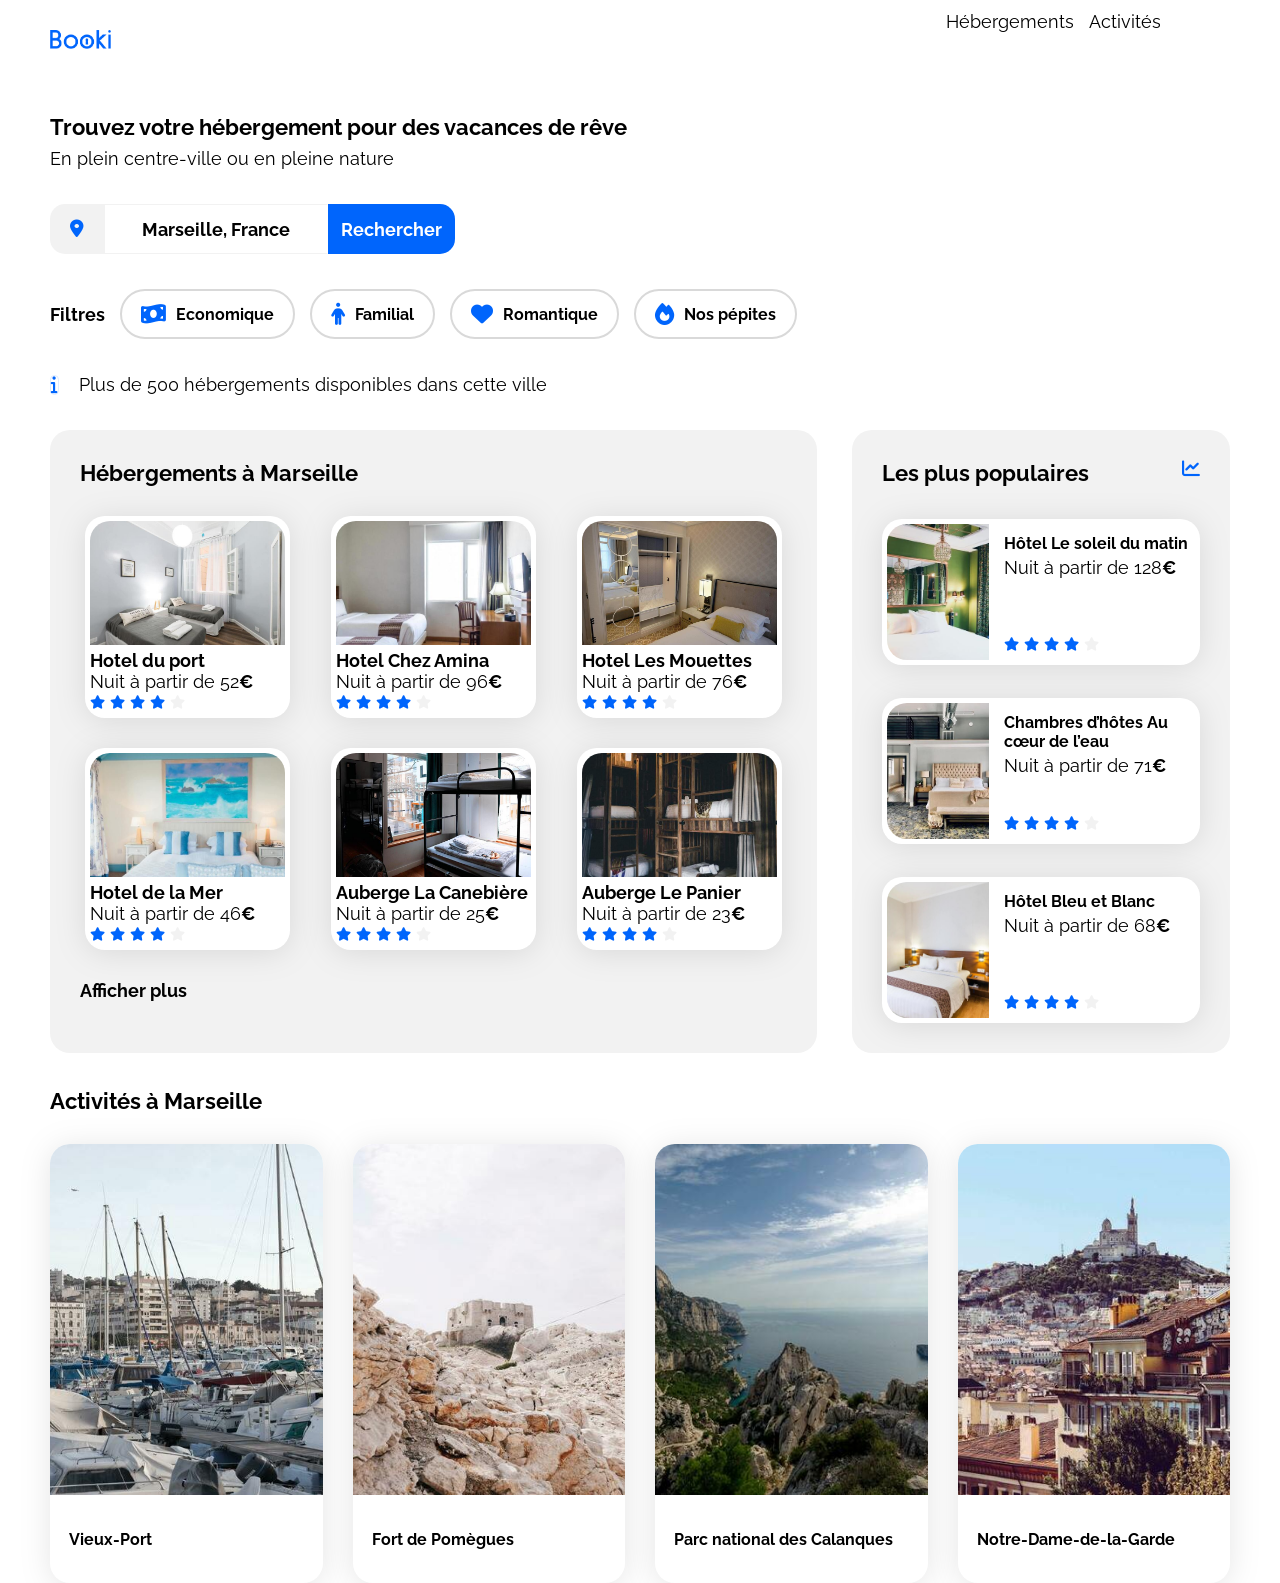
==== index.html @ b86eb9be "fix: partially formated the header, nav and li tags for the mobile responsive version" ====
<!DOCTYPE html>
<html lang="fr">
<head>
    <meta charset="UTF-8">
    <meta name="viewport" content="width=device-width, initial-scale=1.0">
    <title>Booki</title>
    <link rel="preconnect" href="https://fonts.googleapis.com">
    <link rel="preconnect" href="https://fonts.gstatic.com" crossorigin>
    <link href="https://fonts.googleapis.com/css2?family=Raleway:wght@400;500;700&display=swap" rel="stylesheet">
    <link rel="stylesheet" href="https://cdnjs.cloudflare.com/ajax/libs/font-awesome/6.2.1/css/all.min.css"
        integrity="sha512-MV7K8+y+gLIBoVD59lQIYicR65iaqukzvf/nwasF0nqhPay5w/9lJmVM2hMDcnK1OnMGCdVK+iQrJ7lzPJQd1w=="
        crossorigin="anonymous" referrerpolicy="no-referrer" />
    <link rel="stylesheet" href="./css/style.css">
</head>
<body>
    <div class="main-container">
        <header>
            <div class="logo-container">
                <img src="images/logo/Booki.png" alt="logo-site-booki">
            </div>
            <nav>
                    <ul>
                        <li><a href="#hebergements-marseille">Hébergements</a></li>
                        <li><a href="#activites-marseille">Activités</a></li>
                    </ul>
            </nav>
        </header>
        <main>
            <div class="hero">
                <section class="hero-search">
                    <div class="hero-txt">
                        <h1>Trouvez votre hébergement pour des vacances de rêve</h1>
                        <p>En plein centre-ville ou en pleine nature</p>
                    </div>
                    <form method="get" action="">
                        <label for="localisation" name="localisation">
                            <i class="fa-solid fa-location-dot"></i>
                        </label>
                        <input type="text" name="localisation" id="localisation" placeholder="Marseille, France"></input>
                        <button class="search">
                                <i class="fa-solid fa-magnifying-glass"></i>
                                <span>Rechercher</span>
                        </button>
                    </form>
                    <div class="filters-and-title">
                        <h3>Filtres</h3>
                        <div class="filters">
                            <button>
                                <i class="fa-solid fa-money-bill-wave theme-filter" aria-hidden="true"></i>Economique
                            </button>
                            <button>
                                <i class="fa-solid fa-person" aria-hidden="true"></i>Familial
                            </button>
                            <button>
                                <i class="fa-solid fa-heart" aria-hidden="true"></i>Romantique
                            </button>
                            <button>
                                <i class="fa solid fa-fire" aria-hidden="true"></i>Nos pépites
                            </button>
                        </div>
                    </div>
                    <div class="info-container">
                            <span class="info-circle"><i class="fa-solid fa-light fa-info"></i></span>
                            <p>Plus de 500 hébergements disponibles dans cette ville</p>
                    </div>
                </section>
            </div>
            <div class="hebergements-and-populaires">
                <section class="hebergements">
                    <h2 id="hebergements-marseille">Hébergements à Marseille</h2>
                    <div class="hebergements-cards">
                        <a href="#">
                            <article class="card">
                                <img src="images/hebergements/fred-kleber.jpg" alt="chambre-hotel-port">
                                <div class="card-content">
                                    <div class="card-txt">
                                        <h3>Hotel du port</h3>
                                        <p>Nuit à partir de 52<span class="euro">€</span></p>
                                    </div>
                                    <div class="card-rating">
                                            <i class="fa-xs fa-solid fa-star" aria-hidden="true"></i>
                                            <i class="fa-xs fa-solid fa-star" aria-hidden="true"></i>
                                            <i class="fa-xs fa-solid fa-star" aria-hidden="true"></i>
                                            <i class="fa-xs fa-solid fa-star" aria-hidden="true"></i>
                                            <i class="fa-xs fa-solid fa-star neutral-star" aria-hidden="true"></i>
                                    </div>
                                </div>
                            </article> 
                        </a>  
                        <a href="#">
                            <article class="card">
                                <img src="images/hebergements/febrian-zakaria.jpg" alt="chambre-hotel-amina">
                                <div class="card-content">
                                    <div class="card-txt">
                                        <h3>Hotel Chez Amina</h3>
                                        <p>Nuit à partir de 96<span class="euro">€</span></p>
                                    </div>
                                    <div class="card-rating">
                                            <i class="fa-xs fa-solid fa-star" aria-hidden="true"></i>
                                            <i class="fa-xs fa-solid fa-star" aria-hidden="true"></i>
                                            <i class="fa-xs fa-solid fa-star" aria-hidden="true"></i>
                                            <i class="fa-xs fa-solid fa-star" aria-hidden="true"></i>
                                            <i class="fa-xs fa-solid fa-star neutral-star" aria-hidden="true"></i>
                                    </div>
                                </div>
                            </article>
                        </a>
                        <a href="#">
                            <article class="card">
                                <img src="images/hebergements/reisetopia.jpg" alt="chambre-hotel-les-mouettes">
                                <div class="card-content">
                                    <div class="card-txt">
                                        <h3>Hotel Les Mouettes</h3>
                                        <p>Nuit à partir de 76<span class="euro">€</span></p>
                                    </div>
                                    <div class="card-rating">
                                            <i class="fa-xs fa-solid fa-star" aria-hidden="true"></i>
                                            <i class="fa-xs fa-solid fa-star" aria-hidden="true"></i>
                                            <i class="fa-xs fa-solid fa-star" aria-hidden="true"></i>
                                            <i class="fa-xs fa-solid fa-star" aria-hidden="true"></i>
                                            <i class="fa-xs fa-solid fa-star neutral-star" aria-hidden="true"></i>
                                    </div>
                                </div>
                            </article>
                        </a>
                        <a href="#">
                            <article class="card">
                                <img src="images/hebergements/annie-spratt.jpg" alt="chambre-hotel-de-la-mer">
                                <div class="card-content">
                                    <div class="card-txt">
                                        <h3>Hotel de la Mer</h3>
                                        <p>Nuit à partir de 46<span class="euro">€</span></p>
                                    </div>
                                    <div class="card-rating">
                                            <i class="fa-xs fa-solid fa-star" aria-hidden="true"></i>
                                            <i class="fa-xs fa-solid fa-star" aria-hidden="true"></i>
                                            <i class="fa-xs fa-solid fa-star" aria-hidden="true"></i>
                                            <i class="fa-xs fa-solid fa-star" aria-hidden="true"></i>
                                            <i class="fa-xs fa-solid fa-star neutral-star" aria-hidden="true"></i>
                                    </div>
                                </div>
                            </article>
                        </a>
                        <a href="#">
                            <article class="card">
                                <img src="images/hebergements/marcus-loke.jpg" alt="auberge-la-canebiere">
                                <div class="card-content">
                                    <div class="card-txt">
                                        <h3>Auberge La Canebière</h3>
                                        <p>Nuit à partir de 25<span class="euro">€</span></p>
                                    </div>
                                    <div class="card-rating">
                                            <i class="fa-xs fa-solid fa-star" aria-hidden="true"></i>
                                            <i class="fa-xs fa-solid fa-star" aria-hidden="true"></i>
                                            <i class="fa-xs fa-solid fa-star" aria-hidden="true"></i>
                                            <i class="fa-xs fa-solid fa-star" aria-hidden="true"></i>
                                            <i class="fa-xs fa-solid fa-star neutral-star" aria-hidden="true"></i>
                                    </div>
                                </div>
                            </article>
                        </a>
                        <a href="#">
                            <article class="card">
                                <img src="images/hebergements/nicate-lee.jpg" alt="chambre-auberge-le-panier">
                                <div class="card-content">
                                    <div class="card-txt">
                                        <h3>Auberge Le Panier</h3>
                                        <p>Nuit à partir de 23<span class="euro">€</span></p>
                                    </div>
                                    <div class="card-rating">
                                            <i class="fa-xs fa-solid fa-star" aria-hidden="true"></i>
                                            <i class="fa-xs fa-solid fa-star" aria-hidden="true"></i>
                                            <i class="fa-xs fa-solid fa-star" aria-hidden="true"></i>
                                            <i class="fa-xs fa-solid fa-star" aria-hidden="true"></i>
                                            <i class="fa-xs fa-solid fa-star neutral-star" aria-hidden="true"></i>
                                    </div>
                                </div>
                            </article>
                        </a>
                    </div>
                    <div class="afficher-plus">
                        <p>Afficher plus</p>
                    </div>
                </section>

                <section class="populaires">
                    <div class="populaires-title">
                        <h2 class="section-title">Les plus populaires</h2>
                        <i class="fa-solid fa-chart-line" aria-hidden="true"></i>
                    </div>
                    <div class="populaires-cards">
                        <a href="#">
                            <article class="card">
                                <img src="./images/hebergements/emile-guillemot.jpg" alt="Image de la chambre d'hôtel montrant un lit">
                                <div class="card-content">
                                    <div class="card-txt">
                                        <h3 class="card-title">Hôtel Le soleil du matin</h3>
                                        <p class="card-subtitle">Nuit à partir de 128<span class="euro">€</span></p>
                                    </div>
                                    <div class="card-rating">
                                        <i class="fa-xs fa-solid fa-star" aria-hidden="true"></i>
                                        <i class="fa-xs fa-solid fa-star" aria-hidden="true"></i>
                                        <i class="fa-xs fa-solid fa-star" aria-hidden="true"></i>
                                        <i class="fa-xs fa-solid fa-star" aria-hidden="true"></i>
                                        <i class="fa-xs fa-solid fa-star neutral-star" aria-hidden="true"></i>
                                        <span class="sr-only">Note de 4 sur 5</span>
                                    </div>
                                </div>
                            </article>
                        </a>
                        <a href="#">
                            <article class="card">
                                <img src="./images/hebergements/aw-creative.jpg" alt="Image de la chambre d'hôtel montrant un lit">
                                <div class="card-content">
                                    <div class="card-txt">
                                        <h3 class="card-title">Chambres d’hôtes Au cœur de l’eau</h3>
                                        <p class="card-subtitle">Nuit à partir de 71<span class="euro">€</span></p>
                                    </div>
                                    <div class="card-rating">
                                        <i class="fa-xs fa-solid fa-star" aria-hidden="true"></i>
                                        <i class="fa-xs fa-solid fa-star" aria-hidden="true"></i>
                                        <i class="fa-xs fa-solid fa-star" aria-hidden="true"></i>
                                        <i class="fa-xs fa-solid fa-star" aria-hidden="true"></i>
                                        <i class="fa-xs fa-solid fa-star neutral-star" aria-hidden="true"></i>
                                        <span class="sr-only">Note de 4 sur 5</span>
                                    </div>
                                </div>
                            </article>
                        </a>
                        <a href="#">
                            <article class="card">
                                <img src="./images/hebergements/febrian-zakaria2.jpg" alt="Image de la chambre d'hôtel montrant un lit">
                                <div class="card-content">
                                    <div class="card-txt">
                                        <h3 class="card-title">Hôtel Bleu et Blanc</h3>
                                        <p class="card-subtitle">Nuit à partir de 68<span class="euro">€</span></p>
                                    </div>
                                    <div class="card-rating">
                                        <i class="fa-xs fa-solid fa-star" aria-hidden="true"></i>
                                        <i class="fa-xs fa-solid fa-star" aria-hidden="true"></i>
                                        <i class="fa-xs fa-solid fa-star" aria-hidden="true"></i>
                                        <i class="fa-xs fa-solid fa-star" aria-hidden="true"></i>
                                        <i class="fa-xs fa-solid fa-star neutral-star" aria-hidden="true"></i>
                                        <span class="sr-only">Note de 4 sur 5</span>
                                    </div>
                                </div>
                            </article>
                        </a>
                    </div>
                </section>
            </div>
            <div>
                <section class="activites">
                    <div class="activite-title">
                        <h2 id="activites-marseille">Activités à Marseille</h2>
                    </div>
                    <div class="activites-cards">
                        <a href="#">
                            <article class="card">
                                <div class="card-content">
                                    <img src="images/activites/reno-laithienne.jpg" alt="photo-Vieux-port"></img>
                                    <div class="card-txt">
                                        <h4>Vieux-Port</h4>
                                    </div>
                                </div>
                            </article>
                        </a>
                        <a href="#">
                            <article class="card">
                                <div class="card-content">
                                    <img src="images/activites/paul-hermann.jpg" alt="photo-fort-de-Pomègues"></img>
                                    <div class="card-txt">
                                        <h4>Fort de Pomègues</h4>
                                    </div>
                                </div>
                            </article>
                        </a>
                        <a href="#">
                            <article class="card">
                                <div class="card-content">
                                    <img src="images/activites/kilyan-sockalingum.jpg" alt="photo-des-Calanques"></img>
                                    <div class="card-txt">
                                        <h4>Parc national des Calanques</h4>
                                    </div>
                                </div>
                            </article>
                        </a>
                        <a href="#">
                            <article class="card">
                                <div class="card-content">
                                    <img src="images/activites/florian-wehde.jpg" alt="photo-Notre-Dame-de-la-Garde"></img>
                                    <div class="card-txt">
                                        <h4>Notre-Dame-de-la-Garde</h4>
                                    </div>
                                </div>
                            </article>
                        </a>
                    </div>
                </section>
            </div>
        </main>
        <!--
        <footer>
            <section class="footer">
                <article class="article">
                    <h2 class="article-title">A propos</h2>
                    <div class="article-links">
                        <a>Fonctionnement du site</a>
                        <a>Conditions générales</a>
                        <a>Données et confidentialités</a>
                    </div>
                </article>
                <article class="article">
                    <h2 class="article-title">Nos hébergements</h2>
                    <div class="article-links">
                        <a>Charte qualité</a>
                        <a>Proposer votre hôtel</a>
                    </div>
                </article>
                <article class="article">
                    <h2 class="article-title">Assistance</h2>
                    <div class="article-links">
                        <a>Centre d'Aide</a>
                        <a>Nous contacter</a>
                    </div>
                </article>
            </section>
        </footer>
        -->
    </div>
</body>
</html>
---- css/style.css ----
/****** General ***********/

/* Le code de base, commun à Desktop et autres versions */

* {
    font-family: 'Raleway', sans-serif;
    font-size: 18px;
    margin:0;
    padding:0;
    box-sizing: border-box;
}

:root {
    --main-color: #0065FC;
    --main-bg-color: #F2F2F2;
    --filter-bg-color: #DEEBFF;
}

.fa-solid {
    color: var(--main-color);
}

body {
    display: flex;
    justify-content: center;
}

/* main-container permet de centrer la page sur grands écrans */

.main-container {
    display: flex;
    flex-direction: column;
    height: auto;
    width: 100%;
    max-width: 1440px;
    padding: 0 50px;
    gap: 35px;
}

/***Header***/

header {
    display: flex;
    flex-direction: row;
    justify-content: space-between;
}

.logo-container {
    display: flex;
    align-content: center;
    justify-content: left;
    padding: 30px 50px 30px 0px;
}

.logo-container img {
    height: auto;
    width: 61.09px;
}

header nav {
    display: flex;
    flex-direction: row;
    width: 30%;
}

header nav ul {
    display: flex;
    width: 100%;
    gap: 15px;
    justify-content: center;
}


/* TODO : à revoir / refactoriser */

header nav ul li {
    display: flex;
    list-style: none;
    padding: 9px 0px 0px 0px;
    border-top: 2px solid white;
}

header nav ul li:hover {
    border-top: 2px solid var(--main-color);
    color:var(--main-color);
}

main {
    display: flex;
    flex-direction: column;
    gap: 35px;
}


/***Hero***/

.hero {
    display:flex;
    flex-direction: column;
    width: auto;
}

.hero-search {
    display: flex;
    flex-direction: column;
    gap:35px;
}

.hero-txt {
    display: flex;
    flex-direction: column;
    gap: 8px;
}

.hero-txt h1 {
    display: flex ;
    flex-direction: row;
    flex-wrap: wrap;
    font-size: 22px;
}

.hero i {
    color:var(--main-color);
}

form  {
    display:flex;
    height: 50px;
}

form label {
    display:flex;
    justify-content:center;
    align-items: center;
    padding: 10px 20px 10px 20px;
    background-color:var(--main-bg-color);
    border-radius: 15px 0px 0px 15px;
    border:var(--main-bg-color);
}

form label i {
    color:black;
}

form input {
    font-weight: bold;
    font-size:18px;
    text-align: center;
    align-content: center;
    border-top: 1px solid var(--main-bg-color);
    border-right: 1px solid white;
    border-bottom: 1px solid var(--main-bg-color);
    border-left: 1px solid var(--main-bg-color);
}

form input::placeholder {
    justify-self: start;
    font-size: 18px;
    color:black;
}

form input:focus {
    outline:none;
}

.search {
    width: auto;
    background-color:var(--main-color);
    color: white;
    font-weight:bold;
    font-size:16px;
    padding:13px;
    border:lightgray;
    border-radius: 0px 15px 15px 0px;
}

.search i {
    color: var(--main-bg-color);
    justify-content: center;
    display: none;
}

.search span {
    display: show;
}

.filters-and-title h3 {
    padding-right: 15px;
}

.filters-and-title {
    display:flex;
    flex-direction: row;
    align-items: center;
}


.filters {
    display: flex;
    flex-direction: row;
    justify-content: center;
    align-content: center;
    gap: 15px;
}

.filters button {
    display: flex;
    flex-direction: row;
    font-size: 16px;
    font-weight: bold;
    height:50px;
    padding: 4px 19px 4px 19px;
    background-color:white;
    border: 2px solid #D9D9D9;
    border-radius:50px;
    align-items: center;
    gap: 10px;
}

.filters button i {
    font-size: 22px
}

.filters button:hover{
    background-color:var(--filter-bg-color);
}


.info-container {
    display:flex;
    flex-direction: row;
    align-items: center;
}

.info-circle {
    text-align: center;
    align-content: center;
    border: 1px solid var(--filter-bg-color);
    border-radius:50px;
    margin-right: 20px;
    font-size: 10px;
}

/***Commun***/

a {
    color: inherit;
    text-decoration: none;
}

.section-title {
    margin: 0;
    font-size: 22px;
}

.card {
    background-color: white;
    border-radius: 20px;
    padding: 5px;
    filter: drop-shadow(0px 3px 15px rgba(0, 0, 0, 0.1));
}

.card img {
    object-fit: cover;
}

.card-title {
    font-size: 16px;
}

.euro {
    font-weight: 700;
}

.neutral-star {
    color: var(--main-bg-color);
}


/****** Hebergements And Populaires ***********/

.hebergements-and-populaires {
    display: flex;
    justify-content: space-between;
    width: auto;
}

.hebergements-and-populaires section {
    background-color: var(--main-bg-color);
    border-radius: 20px;
    padding: 30px;
    box-sizing: border-box;
    gap: 30px;
}

.hebergements-and-populaires h2 {
    font-size: 22px;
}

/****** Hebergements ***********/

.hebergements {
    display:flex;
    flex-direction: column;
    width:65%;
}


.hebergements-cards {
    display: flex;
    flex-direction: row;
    flex-wrap: wrap;
    justify-content: space-around;
    gap: 30px;
}

.hebergements-cards a {
    display: flex;
    width: 29%;
}

.hebergements-cards .card {
    display: flex;
    width: 100%;
    flex-direction: column;
    background-color: white;
    border-radius: 20px;
    padding: 5px;
    gap:5px;
}

.hebergements-cards img {
    height: 124px;
    border-radius: 20px 20px 0px 0px;
}

.hebergements-cards .card-content {
    display:flex;
    flex-direction: column;
    flex:1;
    justify-content: space-between;
}

.hebergements-cards .card-txt {
    display:flex;
    flex-direction: column;
    flex: 1;
}

.hebergements-cards .card-rating {
    height: auto;
    width: auto;
}

.afficher-plus {
    font-size: 18px;
    font-weight: bold;
}


/****** Populaires ***********/

.populaires {
    width: 32%;
}

.populaires-title {
    display: flex;
    flex-direction: row;
    justify-content: space-between;
}

.section-title {
    display: flex;
    justify-content: space-between;
    align-items: center;
    font-size: 22px;
}

.populaires-cards .card {
    display: flex;
    margin-top: 33px;
}

.populaires-cards img {
    width: 33%;
    height: 136px;
    border-top-left-radius: 20px;
    border-bottom-left-radius: 20px;
}

.populaires-cards .card-content {
    width: 67%;
    padding-left: 15px;
    display: flex;
    flex-direction: column;
    justify-content: space-between;
    box-sizing: border-box;
}

.populaires-cards .card-title {
    margin-top: 10px;
    margin-bottom: 4px;
}

.populaires-cards .card-subtitle {
    margin: 0;
}

.populaires-cards .card-rating {
    margin-bottom: 5px;
}


/***Activités***/


.activites {
    display: flex;
    flex-direction: column;
    justify-content: center;
    gap: 30px;
}


.activite-title h2 {
    font-size: 22px;
}

.activites-cards {
    display: flex;
    flex-direction: row;
    gap: 30px;
}

.activites-cards a {
    display: flex;
    width: 20%;
    flex: 1;
}

.activites-cards .card {
    display: flex;
    flex-direction: column;
    padding: 0px;
    width: 100%;
}

.activites-cards .card-content {
    display: flex;
    height: 439px;
    flex-direction: column;
}

.activites-cards img {
    display: flex;
    height: 80%;
    width: auto;
    border-radius: 20px 20px 0px 0px;
}

.activites-cards .card-txt {
    display: flex;
    flex-wrap: wrap;
    height: 20%;
    align-items: center;
}

.activites-cards .card-txt h4 {
    
    flex-wrap: wrap;
    font-size: 16px;
    justify-self: left;
    align-items: center;
    padding-left: 19px;
}


/***Footer***/

.footer {
    display: flex;
    flex-direction: row;
    justify-content: space-evenly;
    padding: 20px;
    background-color:var(--main-bg-color);
}

.article {
    display: flex;
    flex-direction: column;
    gap: 15px;
    padding-left: 20px;
}

.article-title {
    font-size: 18px;
}

.article-links {
    display: flex;
    flex-direction: column;
    font-size: 16px;
    gap: 15px;
}


/* Le code ci-dessous correspond à la version responsive uniquement */

/****** Media queries ***********/

/* Medium devices (tablets, less/equal than 1024px) */
@media (max-width: 1024px) {

.main-container {
    max-width: 1024px;
}

.filters-and-title {
    flex-direction: column;
    align-items: flex-start;
    gap: 10px;
}

.hebergements-and-populaires {
    flex-direction: column;
}

.hebergements {
    width: 100%;
}

.populaires {
    width: 100%;
    margin-top: 50px;
}

.populaires-cards {
    display: flex;
    flex-direction: row;
    justify-content: space-between;
}

.populaires-cards a {
    width: 30%;
}

.populaires-cards .card-title {
    font-size: 14px;
}

.populaires-cards .card-subtitle {
    font-size: 13px;
}
}


/* Small devices (phones, less than 768px) */
@media (max-width: 768px) {
    /* ... */


.main-container {
max-width: 768px;
}

header {
    display: flex;
    flex-direction: column;
    justify-content: center;
}

.logo-container {
    justify-content: center;
}

header {
    flex-direction: column;
}

header nav {
    display: flex;
    width: 100%;
    justify-content: center;
}

header nav ul {
    display: flex;
    flex-direction: row;
    justify-content: center;
}

header nav ul li {
    display: flex;
    width: 50%;
    gap: 0px;
    justify-content: center;
    border: none;
    padding: 0px 0px 15px 0px;
    border-bottom: 2px solid white;
}

header nav ul li a {
    display: flex;
    width: 100%;
    justify-content: center;
}

header nav ul li :hover {
    padding: 9px 0px 30px;
    color: var(--main-color);
    border-bottom: 2px solid var(--main-color);
}

form {
    width: 100%;
}

form input {
    width: 100%;
}

.search i {
    color: var(--main-bg-color);
    justify-content: center;
    display: block;
}

.search span {
    display: none;
}


.filters {
    flex-wrap: wrap;
    justify-content: space-between;
}

.filters button {
    font-size: 14px;
    width: 48%;
}

.hebergements-and-populaires {
    flex-direction: column-reverse;
}

.hebergement-grid {
    display: grid;
    grid-template-columns: 1fr;
}

.hebergement-card img {
    width: auto;
}

.populaires-cards a {
    width: auto;
    }

.populaires-cards {
    flex-direction: column;
    width: auto;
}

.activites-list {
    display:flex;
    flex-direction: column;
    gap: 15px;
}

.activite-card-content {
    height: 200px;
    width: auto;
}

.activite-card-content img {
    object-fit: cover;
    height: 70%;
    width: 100%;
}

.activite-cards-content {
    height: 30%;
    width: auto;
}
}
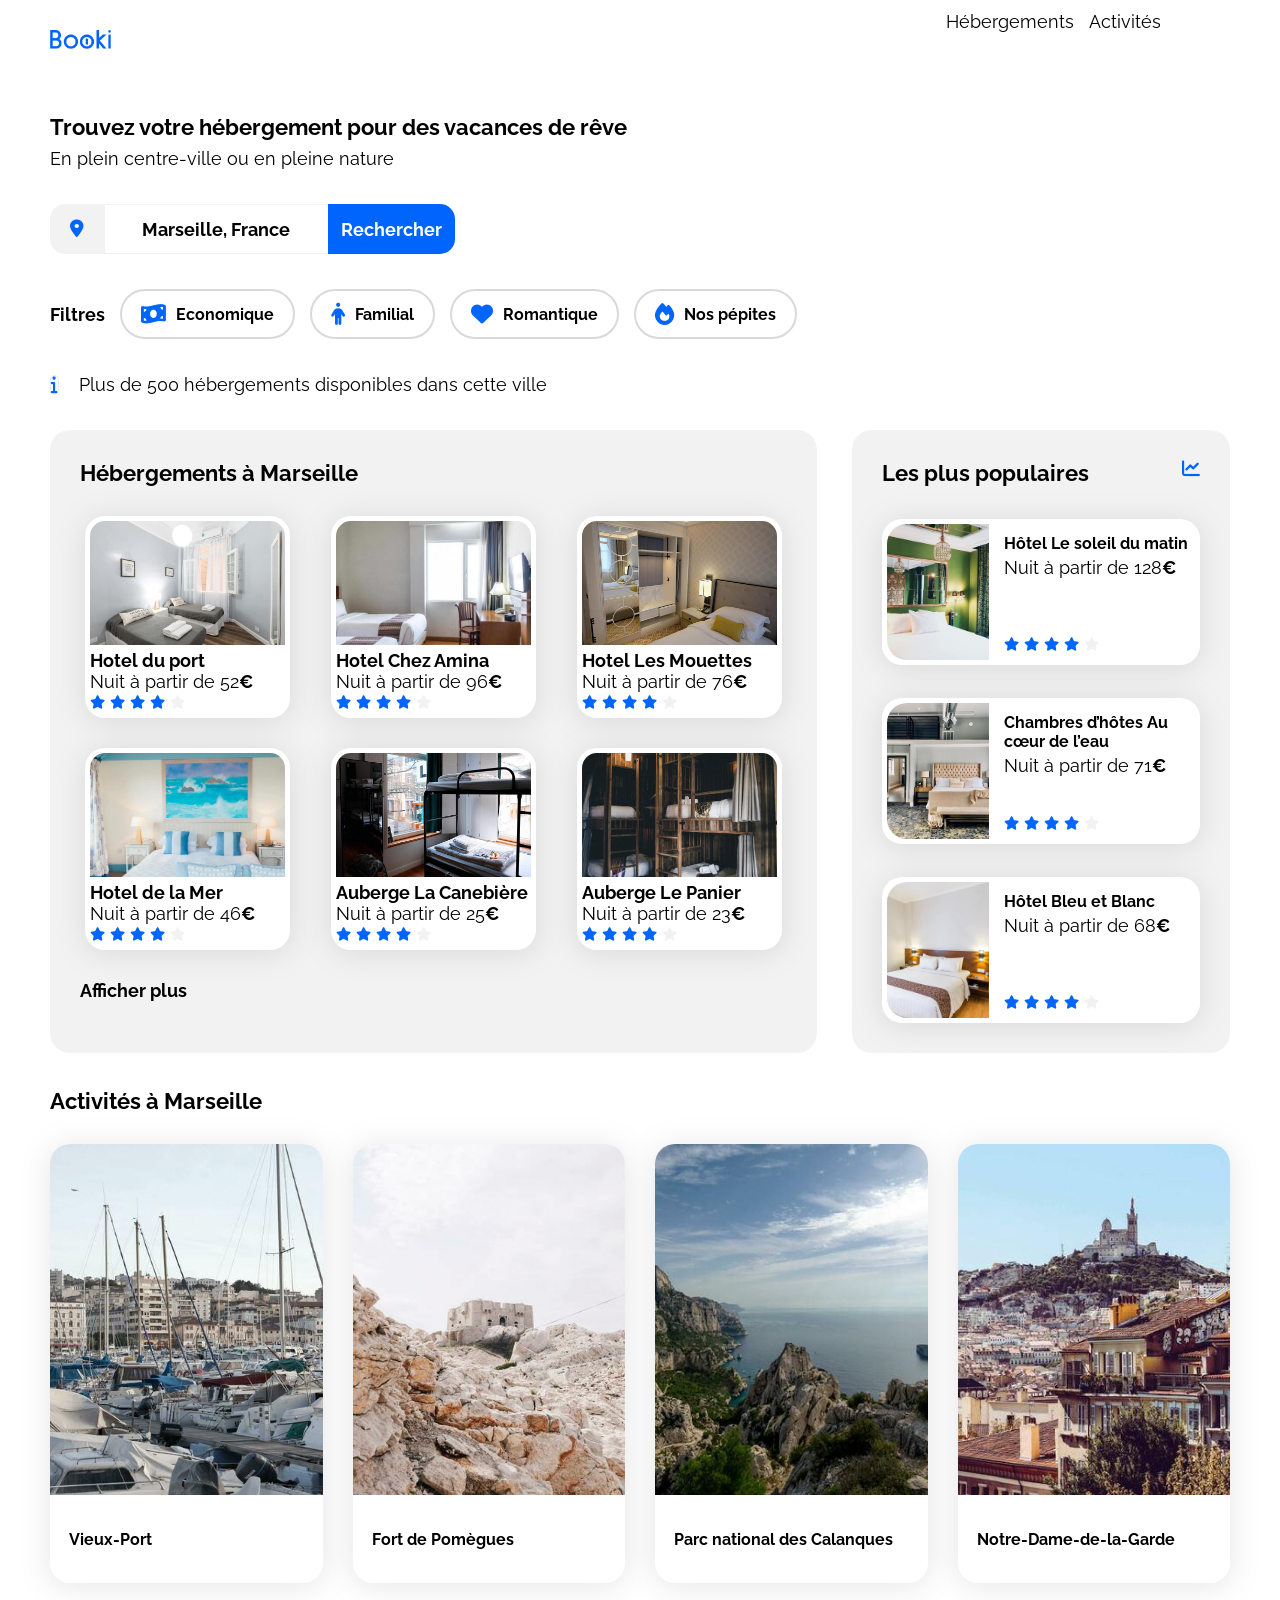
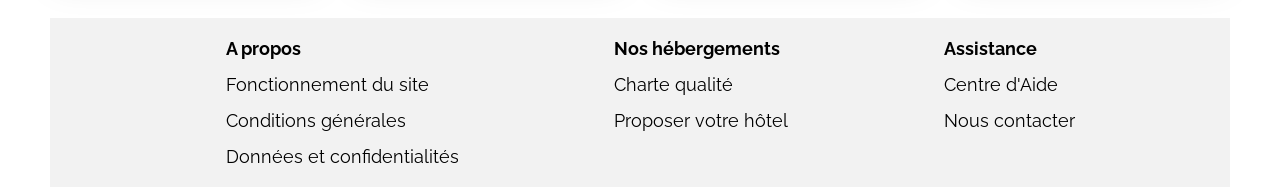
==== commit ac5f17f0: "fix: improved the mobile version by formatting the header links, search button, the Populaires secti" ====
--- a/index.html
+++ b/index.html
@@ -299,7 +299,6 @@
                 </section>
             </div>
         </main>
-        <!--
         <footer>
             <section class="footer">
                 <article class="article">
@@ -326,7 +325,6 @@
                 </article>
             </section>
         </footer>
-        -->
     </div>
 </body>
 </html>
--- a/css/style.css
+++ b/css/style.css
@@ -79,10 +79,12 @@
     list-style: none;
     padding: 9px 0px 0px 0px;
     border-top: 2px solid white;
+    border-bottom: 2px solid white;
 }
 
 header nav ul li:hover {
     border-top: 2px solid var(--main-color);
+    border-bottom: 2px solid white;
     color:var(--main-color);
 }
 
@@ -223,7 +225,7 @@
 }
 
 .filters button:hover{
-    background-color:var(--filter-bg-color);
+    background-color: var(--filter-bg-color);
 }
 
 
@@ -332,7 +334,7 @@
 
 .hebergements-cards img {
     height: 124px;
-    border-radius: 20px 20px 0px 0px;
+    border-radius: 15px 15px 0px 0px;
 }
 
 .hebergements-cards .card-content {
@@ -562,7 +564,8 @@
 
 
 .main-container {
-max-width: 768px;
+    max-width: 768px;
+    padding: 0px;
 }
 
 header {
@@ -573,6 +576,7 @@
 
 .logo-container {
     justify-content: center;
+    padding: 30px;
 }
 
 header {
@@ -589,14 +593,13 @@
     display: flex;
     flex-direction: row;
     justify-content: center;
+    gap: 0px;
 }
 
 header nav ul li {
     display: flex;
     width: 50%;
-    gap: 0px;
-    justify-content: center;
-    border: none;
+    justify-content: center;
     padding: 0px 0px 15px 0px;
     border-bottom: 2px solid white;
 }
@@ -607,10 +610,14 @@
     justify-content: center;
 }
 
-header nav ul li :hover {
-    padding: 9px 0px 30px;
-    color: var(--main-color);
+header nav ul li:hover {
+    border-top: 2px solid white;
     border-bottom: 2px solid var(--main-color);
+    color:var(--main-color);
+}
+
+.hero {
+    padding: 0px 20px 0px 20px;
 }
 
 form {
@@ -619,6 +626,15 @@
 
 form input {
     width: 100%;
+}
+
+.search {
+    height: 49px;
+    width: 49px;
+    border-radius: 15px;
+    border: 1px;
+    padding: 15px 16px 15px 16px;
+    box-shadow: 0px 4px rgba(0, 0, 0, 0.1);
 }
 
 .search i {
@@ -630,7 +646,6 @@
 .search span {
     display: none;
 }
-
 
 .filters {
     flex-wrap: wrap;
@@ -642,47 +657,55 @@
     width: 48%;
 }
 
-.hebergements-and-populaires {
+.hebergements-and-populaires .hebergements {
+    background-color: white;
+    border-radius: 0px;
+    box-sizing: border-box;
+}
+
+.hebergements-and-populaires .populaires {
     flex-direction: column-reverse;
-}
-
-.hebergement-grid {
-    display: grid;
-    grid-template-columns: 1fr;
-}
-
-.hebergement-card img {
-    width: auto;
+    border-radius: 0px;
+}
+
+
+.hebergement-cards {
+    flex-direction: column;
+}
+
+.hebergements-cards a {
+    width: 100%;
+}
+
+.populaires {
+    background-color: var(--main-bg-color);
+    padding: 0px 20px 0px 20px;
+}
+
+.populaires-cards {
+    flex-direction: column;
 }
 
 .populaires-cards a {
-    width: auto;
-    }
-
-.populaires-cards {
-    flex-direction: column;
-    width: auto;
-}
-
-.activites-list {
+    width: 100%;
+}
+
+.activites-cards a {
+    width: 100%;
+}
+
+.activites-cards {
     display:flex;
     flex-direction: column;
     gap: 15px;
 }
 
-.activite-card-content {
-    height: 200px;
-    width: auto;
-}
-
-.activite-card-content img {
-    object-fit: cover;
-    height: 70%;
-    width: 100%;
-}
-
-.activite-cards-content {
-    height: 30%;
-    width: auto;
-}
-}+.activites {
+    padding: 0px 30px 0px 30px;
+}
+
+.footer {
+    flex-direction: column;
+    gap: 50px;
+}
+}
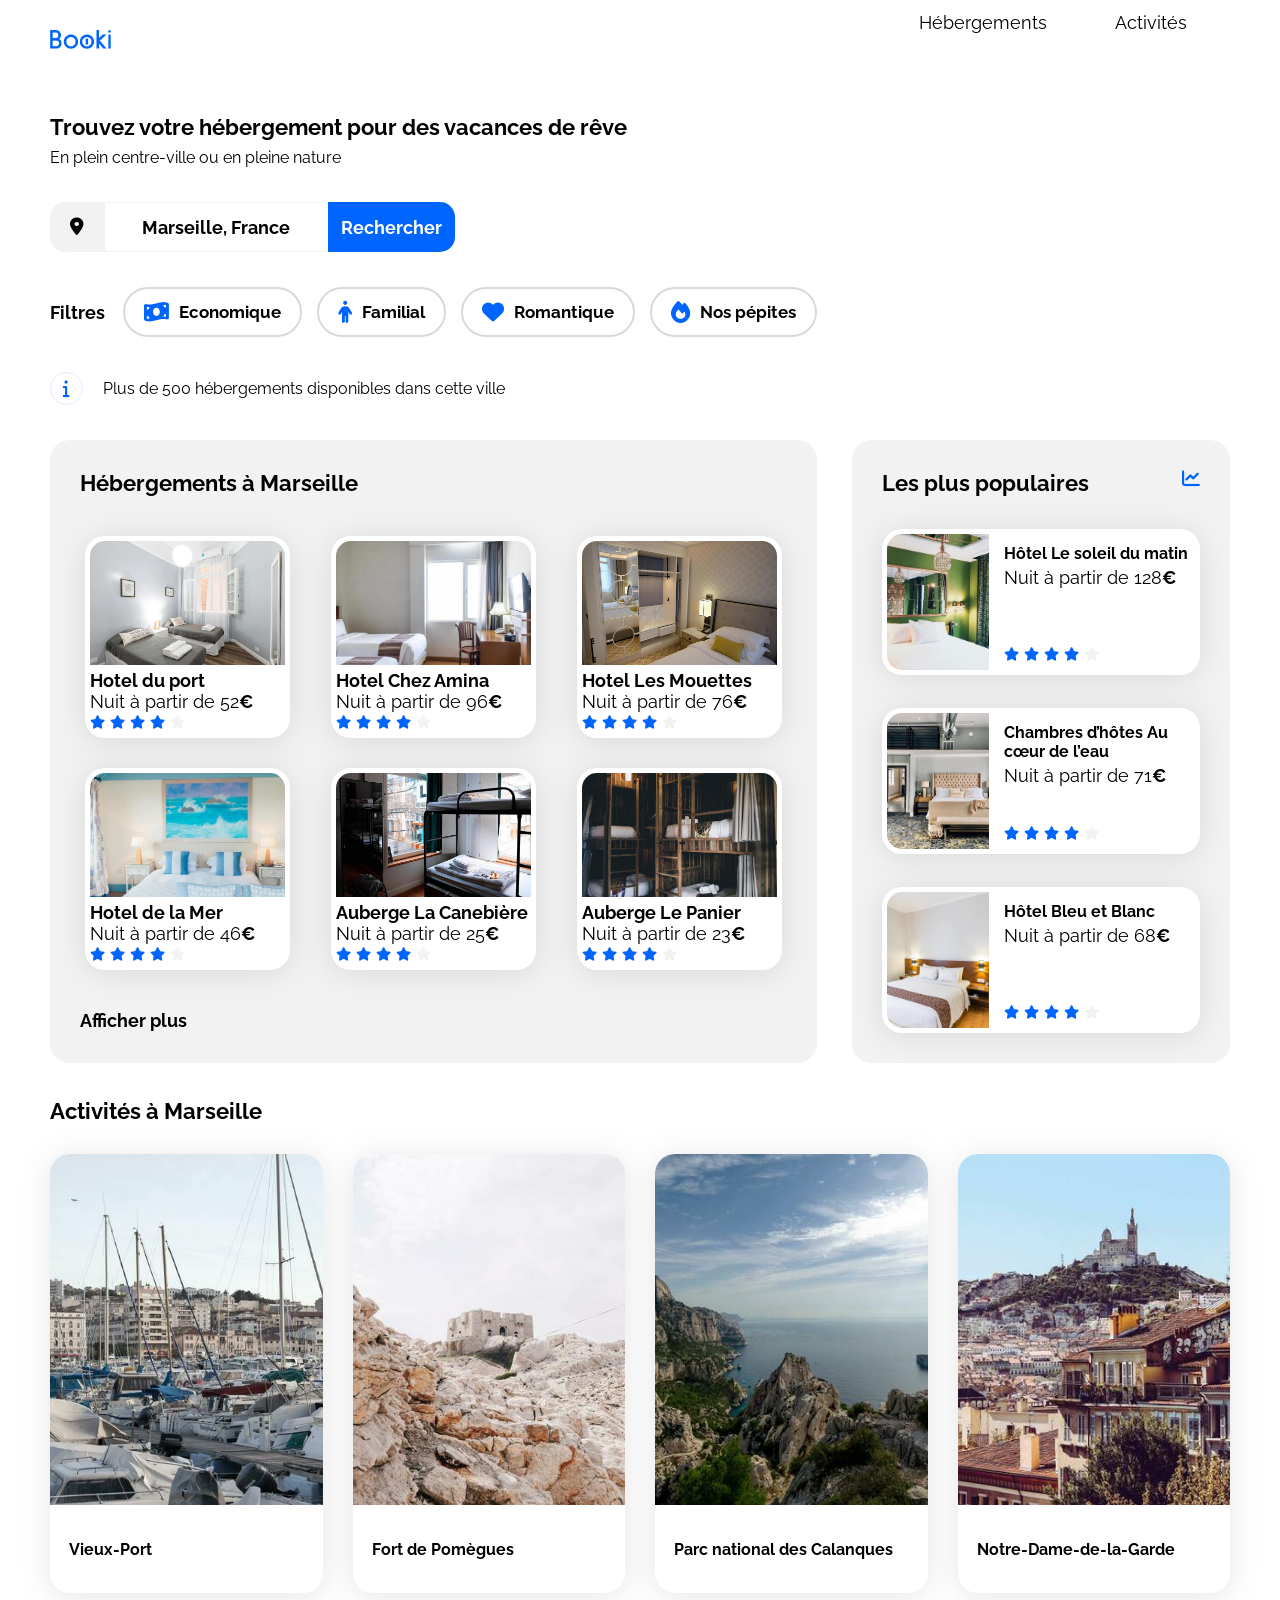
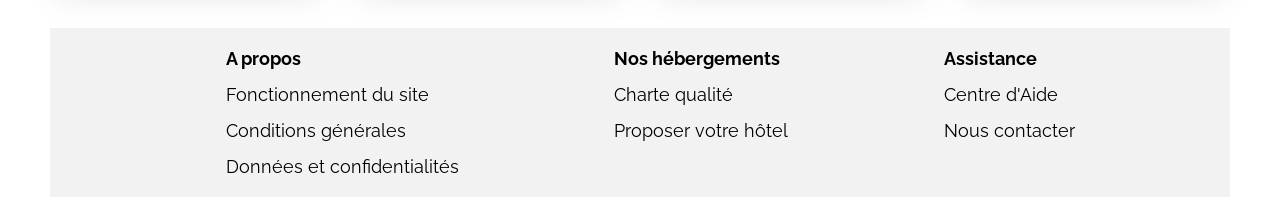
==== commit e0dac113: "fix: changed the class' names of the sections' titles" ====
--- a/index.html
+++ b/index.html
@@ -67,7 +67,7 @@
             </div>
             <div class="hebergements-and-populaires">
                 <section class="hebergements">
-                    <h2 id="hebergements-marseille">Hébergements à Marseille</h2>
+                    <h2 class="section-title" id="hebergements-marseille">Hébergements à Marseille</h2>
                     <div class="hebergements-cards">
                         <a href="#">
                             <article class="card">
@@ -251,8 +251,8 @@
             </div>
             <div>
                 <section class="activites">
-                    <div class="activite-title">
-                        <h2 id="activites-marseille">Activités à Marseille</h2>
+                    <div>
+                        <h2 class="section-title" id="activites-marseille">Activités à Marseille</h2>
                     </div>
                     <div class="activites-cards">
                         <a href="#">
--- a/css/style.css
+++ b/css/style.css
@@ -67,19 +67,17 @@
 header nav ul {
     display: flex;
     width: 100%;
-    gap: 15px;
-    justify-content: center;
-}
-
-
-/* TODO : à revoir / refactoriser */
+    gap: 68px;
+    justify-content: center;
+}
 
 header nav ul li {
     display: flex;
     list-style: none;
+    font-size: 16px;
     padding: 9px 0px 0px 0px;
-    border-top: 2px solid white;
-    border-bottom: 2px solid white;
+    border-top: 3px solid white;
+    border-bottom: 3px solid white;
 }
 
 header nav ul li:hover {
@@ -120,6 +118,14 @@
     flex-direction: row;
     flex-wrap: wrap;
     font-size: 22px;
+}
+
+.hero-txt p {
+    font-size: 16px;
+}
+
+.hero label i {
+    color: black;
 }
 
 .hero i {
@@ -147,7 +153,7 @@
 
 form input {
     font-weight: bold;
-    font-size:18px;
+    font-size: 18px;
     text-align: center;
     align-content: center;
     border-top: 1px solid var(--main-bg-color);
@@ -171,7 +177,7 @@
     background-color:var(--main-color);
     color: white;
     font-weight:bold;
-    font-size:16px;
+    font-size: 18px;
     padding:13px;
     border:lightgray;
     border-radius: 0px 15px 15px 0px;
@@ -188,7 +194,7 @@
 }
 
 .filters-and-title h3 {
-    padding-right: 15px;
+    padding-right: 18px;
 }
 
 .filters-and-title {
@@ -209,7 +215,7 @@
 .filters button {
     display: flex;
     flex-direction: row;
-    font-size: 16px;
+    font-size: 17px;
     font-weight: bold;
     height:50px;
     padding: 4px 19px 4px 19px;
@@ -235,13 +241,16 @@
     align-items: center;
 }
 
-.info-circle {
-    text-align: center;
+.info-container .info-circle {
     align-content: center;
     border: 1px solid var(--filter-bg-color);
-    border-radius:50px;
     margin-right: 20px;
-    font-size: 10px;
+    padding: 5px 12px 5px 12px;
+    border-radius: 50px;
+}
+
+.info-container p {
+    font-size: 16px;
 }
 
 /***Commun***/
@@ -293,10 +302,10 @@
     border-radius: 20px;
     padding: 30px;
     box-sizing: border-box;
-    gap: 30px;
-}
-
-.hebergements-and-populaires h2 {
+    gap: 40px;
+}
+
+.hebergements-and-populaires .section-title {
     font-size: 22px;
 }
 
@@ -388,8 +397,7 @@
 .populaires-cards img {
     width: 33%;
     height: 136px;
-    border-top-left-radius: 20px;
-    border-bottom-left-radius: 20px;
+    border-radius: 15px 0px 0px 15px;
 }
 
 .populaires-cards .card-content {
@@ -426,7 +434,7 @@
 }
 
 
-.activite-title h2 {
+.activite .section-title {
     font-size: 22px;
 }
 
@@ -628,13 +636,17 @@
     width: 100%;
 }
 
+form label i {
+    color:black;
+}
+
 .search {
     height: 49px;
     width: 49px;
     border-radius: 15px;
     border: 1px;
     padding: 15px 16px 15px 16px;
-    box-shadow: 0px 4px rgba(0, 0, 0, 0.1);
+    box-shadow: 0px 4px 4px 0px rgba(0.5, 0.5, 0.5, 0.14);
 }
 
 .search i {
@@ -655,6 +667,10 @@
 .filters button {
     font-size: 14px;
     width: 48%;
+}
+
+.hebergements-and-populaires {
+    flex-direction: column-reverse;
 }
 
 .hebergements-and-populaires .hebergements {
@@ -664,11 +680,9 @@
 }
 
 .hebergements-and-populaires .populaires {
-    flex-direction: column-reverse;
     border-radius: 0px;
 }
 
-
 .hebergement-cards {
     flex-direction: column;
 }
@@ -677,14 +691,15 @@
     width: 100%;
 }
 
-.populaires {
-    background-color: var(--main-bg-color);
-    padding: 0px 20px 0px 20px;
-}
-
 .populaires-cards {
     flex-direction: column;
-}
+    padding: 5px;
+}
+
+.populaires-cards img {
+    border-radius: 15px 0px 0px 15px;
+}
+
 
 .populaires-cards a {
     width: 100%;
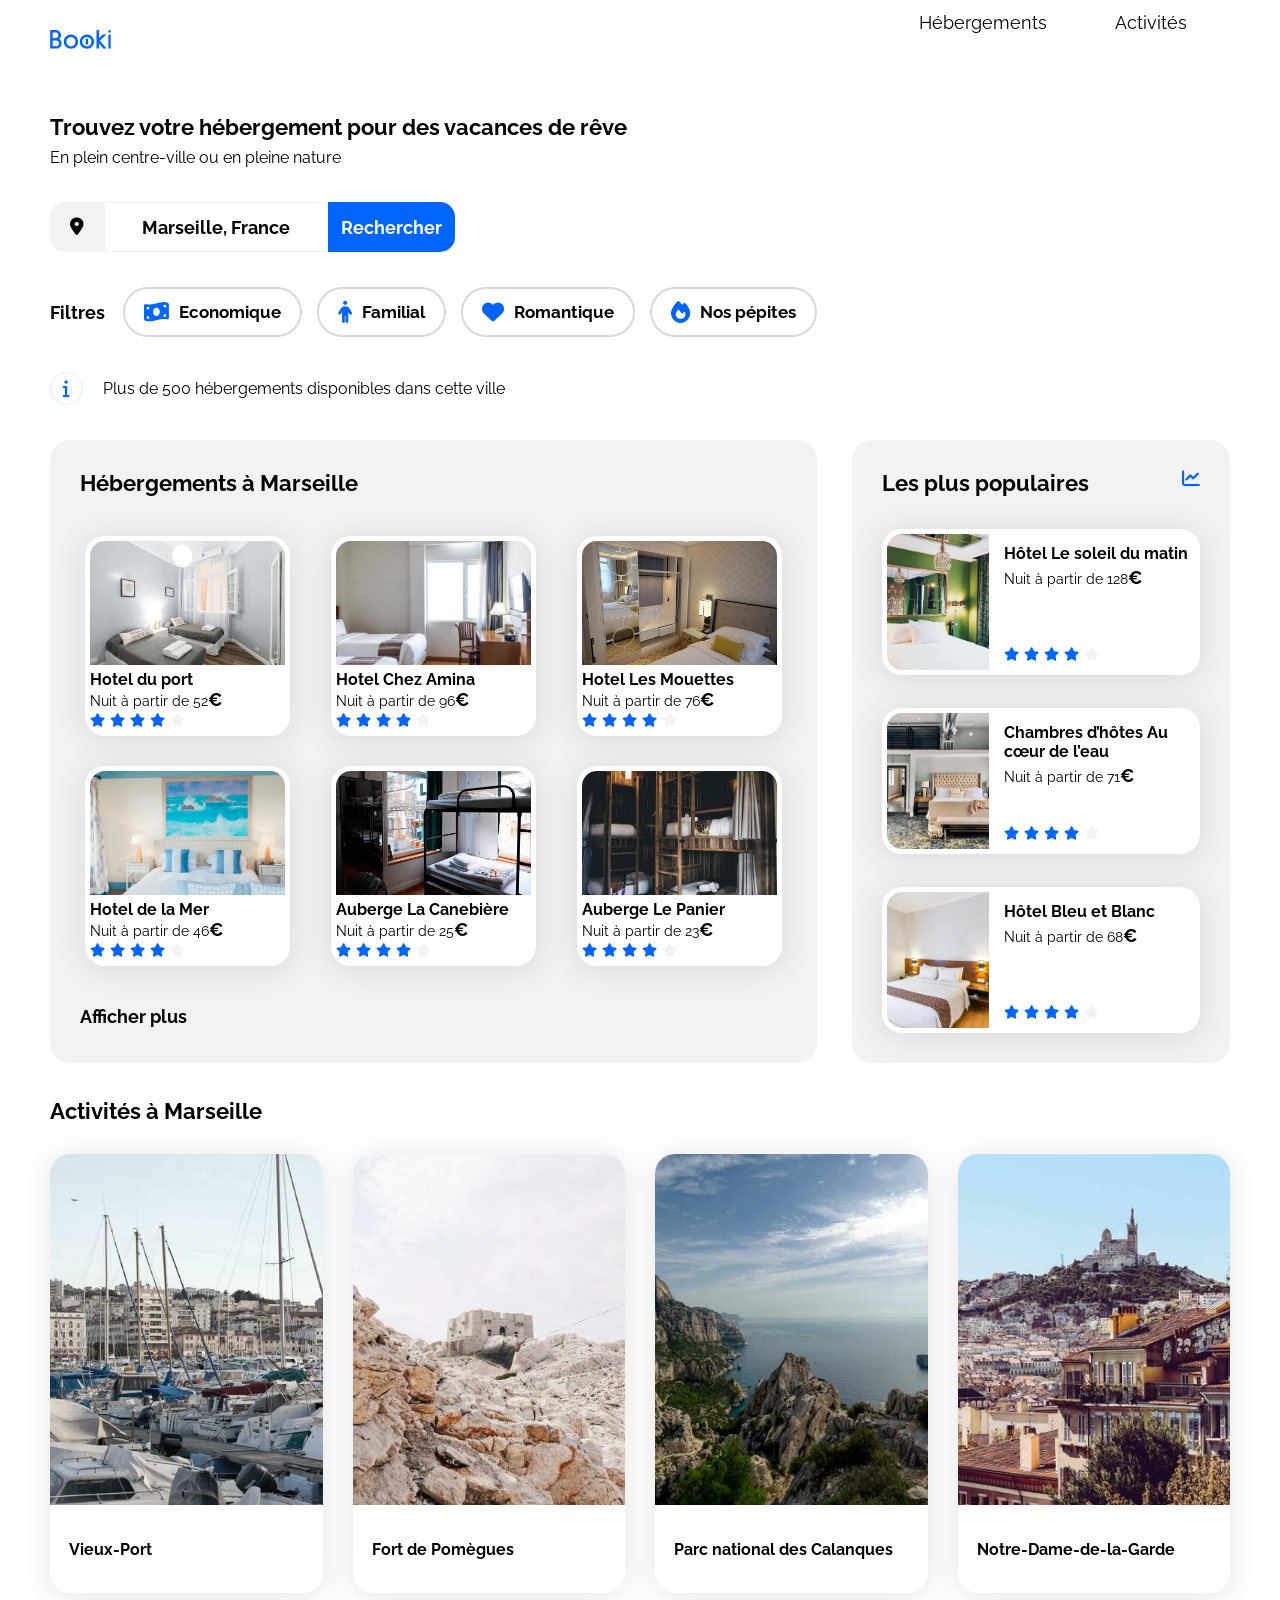
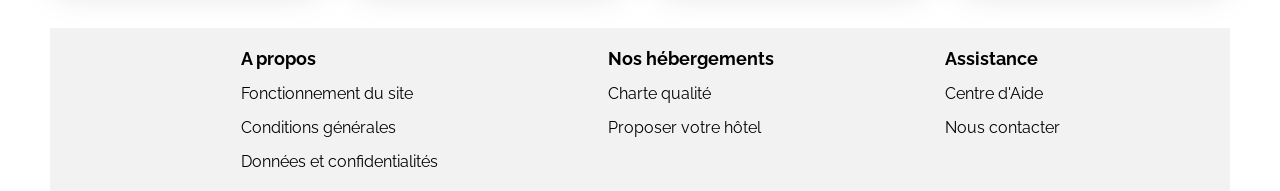
==== commit f9f96623: "fix: added href the footer's links" ====
--- a/index.html
+++ b/index.html
@@ -74,7 +74,7 @@
                                 <img src="images/hebergements/fred-kleber.jpg" alt="chambre-hotel-port">
                                 <div class="card-content">
                                     <div class="card-txt">
-                                        <h3>Hotel du port</h3>
+                                        <h3 class="card-title">Hotel du port</h3>
                                         <p>Nuit à partir de 52<span class="euro">€</span></p>
                                     </div>
                                     <div class="card-rating">
@@ -92,7 +92,7 @@
                                 <img src="images/hebergements/febrian-zakaria.jpg" alt="chambre-hotel-amina">
                                 <div class="card-content">
                                     <div class="card-txt">
-                                        <h3>Hotel Chez Amina</h3>
+                                        <h3 class="card-title">Hotel Chez Amina</h3>
                                         <p>Nuit à partir de 96<span class="euro">€</span></p>
                                     </div>
                                     <div class="card-rating">
@@ -110,7 +110,7 @@
                                 <img src="images/hebergements/reisetopia.jpg" alt="chambre-hotel-les-mouettes">
                                 <div class="card-content">
                                     <div class="card-txt">
-                                        <h3>Hotel Les Mouettes</h3>
+                                        <h3 class="card-title">Hotel Les Mouettes</h3>
                                         <p>Nuit à partir de 76<span class="euro">€</span></p>
                                     </div>
                                     <div class="card-rating">
@@ -128,7 +128,7 @@
                                 <img src="images/hebergements/annie-spratt.jpg" alt="chambre-hotel-de-la-mer">
                                 <div class="card-content">
                                     <div class="card-txt">
-                                        <h3>Hotel de la Mer</h3>
+                                        <h3 class="card-title">Hotel de la Mer</h3>
                                         <p>Nuit à partir de 46<span class="euro">€</span></p>
                                     </div>
                                     <div class="card-rating">
@@ -146,7 +146,7 @@
                                 <img src="images/hebergements/marcus-loke.jpg" alt="auberge-la-canebiere">
                                 <div class="card-content">
                                     <div class="card-txt">
-                                        <h3>Auberge La Canebière</h3>
+                                        <h3 class="card-title">Auberge La Canebière</h3>
                                         <p>Nuit à partir de 25<span class="euro">€</span></p>
                                     </div>
                                     <div class="card-rating">
@@ -164,7 +164,7 @@
                                 <img src="images/hebergements/nicate-lee.jpg" alt="chambre-auberge-le-panier">
                                 <div class="card-content">
                                     <div class="card-txt">
-                                        <h3>Auberge Le Panier</h3>
+                                        <h3 class="card-title">Auberge Le Panier</h3>
                                         <p>Nuit à partir de 23<span class="euro">€</span></p>
                                     </div>
                                     <div class="card-rating">
@@ -304,23 +304,23 @@
                 <article class="article">
                     <h2 class="article-title">A propos</h2>
                     <div class="article-links">
-                        <a>Fonctionnement du site</a>
-                        <a>Conditions générales</a>
-                        <a>Données et confidentialités</a>
+                        <a href="">Fonctionnement du site</a>
+                        <a href="">Conditions générales</a>
+                        <a href="">Données et confidentialités</a>
                     </div>
                 </article>
                 <article class="article">
                     <h2 class="article-title">Nos hébergements</h2>
                     <div class="article-links">
-                        <a>Charte qualité</a>
-                        <a>Proposer votre hôtel</a>
+                        <a href="">Charte qualité</a>
+                        <a href="">Proposer votre hôtel</a>
                     </div>
                 </article>
                 <article class="article">
                     <h2 class="article-title">Assistance</h2>
                     <div class="article-links">
-                        <a>Centre d'Aide</a>
-                        <a>Nous contacter</a>
+                        <a href="">Centre d'Aide</a>
+                        <a href="">Nous contacter</a>
                     </div>
                 </article>
             </section>
--- a/css/style.css
+++ b/css/style.css
@@ -353,10 +353,18 @@
     justify-content: space-between;
 }
 
+.hebergements-cards .card-title {
+    font-size: 16px;
+}
+
 .hebergements-cards .card-txt {
     display:flex;
     flex-direction: column;
     flex: 1;
+}
+
+.hebergements-cards .card-txt p {
+    font-size: 14px;
 }
 
 .hebergements-cards .card-rating {
@@ -409,9 +417,14 @@
     box-sizing: border-box;
 }
 
+.populaires-cards .card-txt p {
+    font-size: 14px;
+}
+
 .populaires-cards .card-title {
     margin-top: 10px;
     margin-bottom: 4px;
+    font-size: 16px;
 }
 
 .populaires-cards .card-subtitle {
@@ -477,12 +490,11 @@
     align-items: center;
 }
 
-.activites-cards .card-txt h4 {
-    
+.activites-cards h4 {
     flex-wrap: wrap;
-    font-size: 16px;
     justify-self: left;
     align-items: center;
+    font-size: 16px;
     padding-left: 19px;
 }
 
@@ -504,15 +516,14 @@
     padding-left: 20px;
 }
 
-.article-title {
-    font-size: 18px;
-}
-
 .article-links {
     display: flex;
     flex-direction: column;
+    gap: 15px;
+}
+
+.article-links a {
     font-size: 16px;
-    gap: 15px;
 }
 
 
@@ -554,10 +565,6 @@
 
 .populaires-cards a {
     width: 30%;
-}
-
-.populaires-cards .card-title {
-    font-size: 14px;
 }
 
 .populaires-cards .card-subtitle {
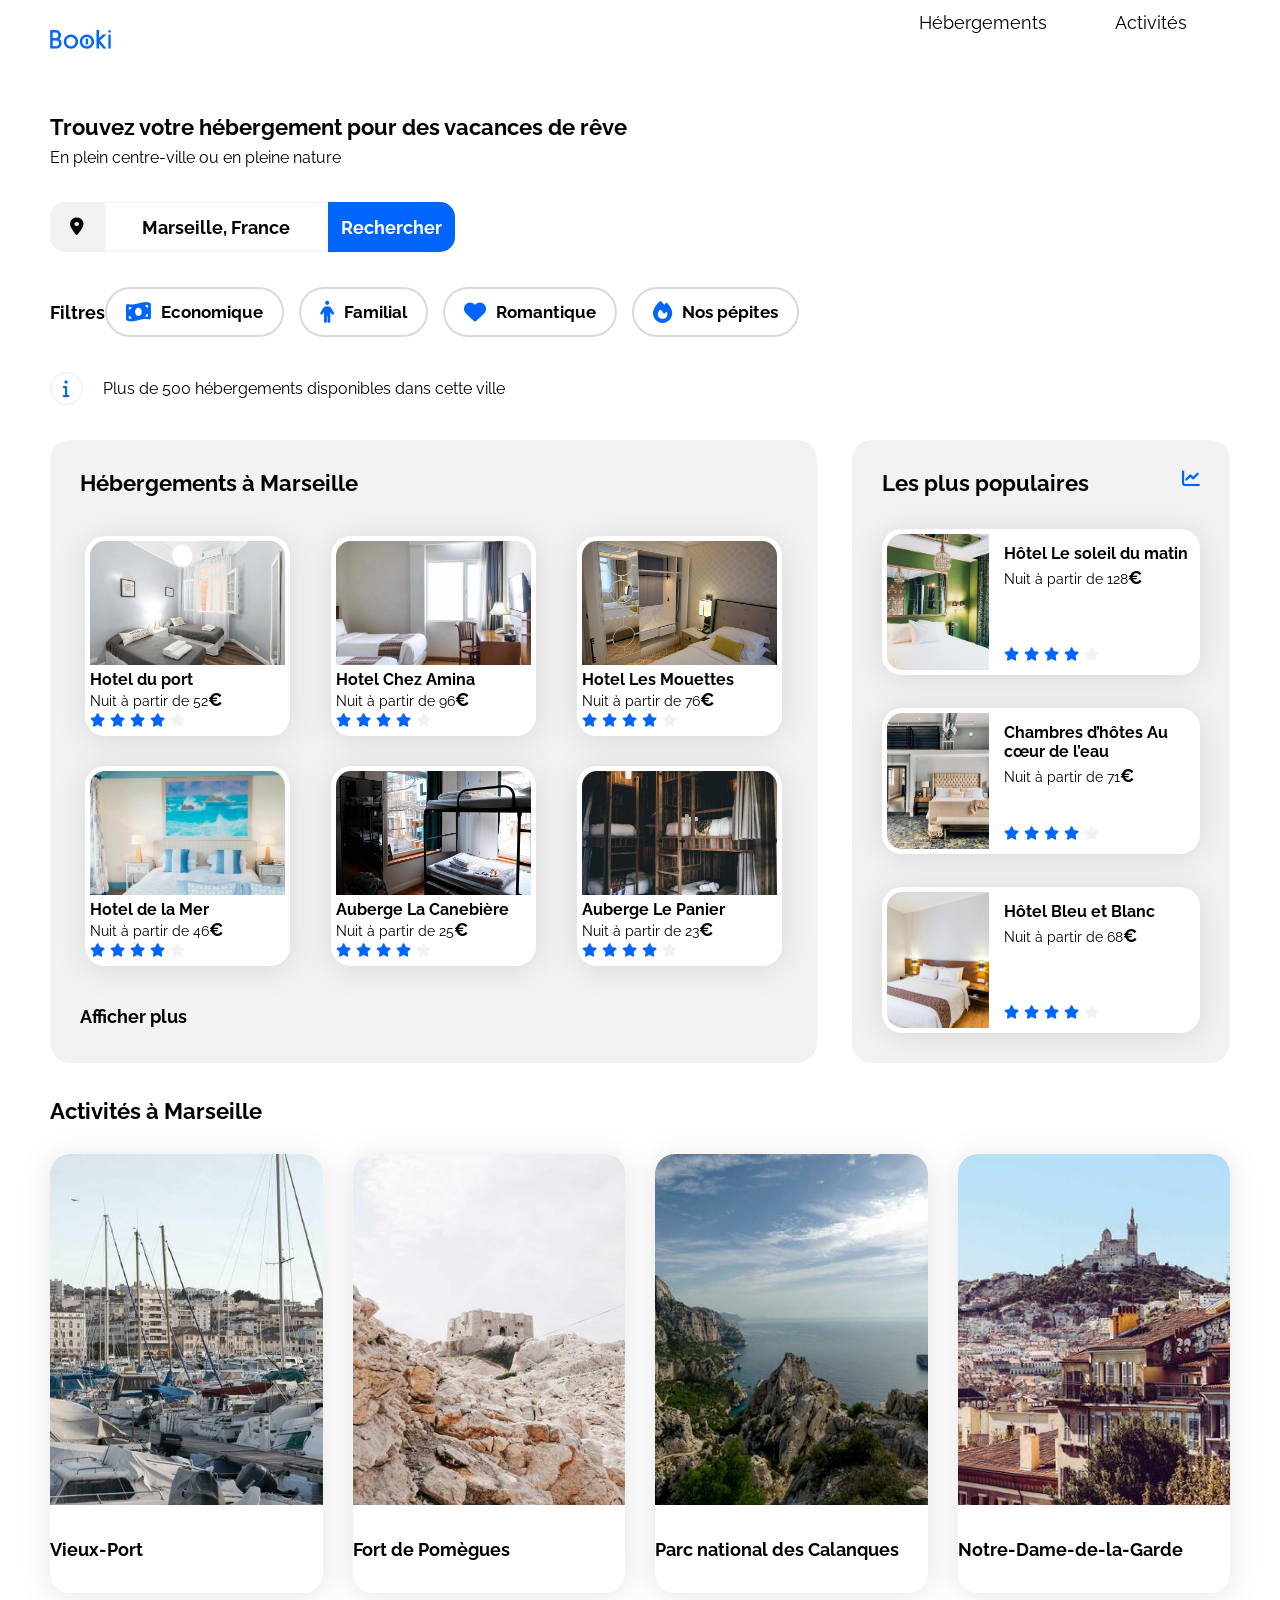
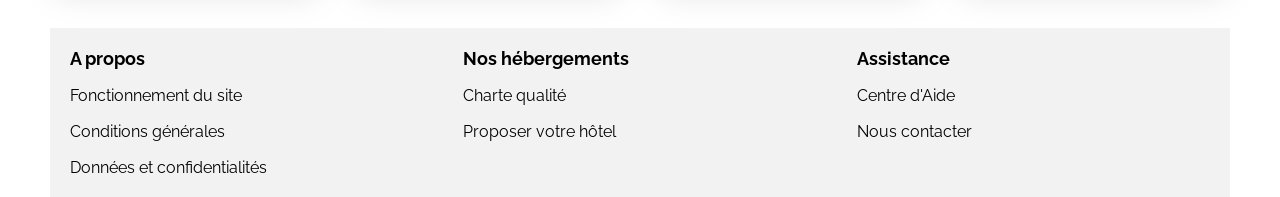
==== commit d9d23306: "fix: used w3c validator to standardize html" ====
--- a/index.html
+++ b/index.html
@@ -16,7 +16,7 @@
     <div class="main-container">
         <header>
             <div class="logo-container">
-                <img src="images/logo/Booki.png" alt="logo-site-booki">
+                <img src="images/logo/Booki.png" alt="booki">
             </div>
             <nav>
                     <ul>
@@ -32,18 +32,18 @@
                         <h1>Trouvez votre hébergement pour des vacances de rêve</h1>
                         <p>En plein centre-ville ou en pleine nature</p>
                     </div>
-                    <form method="get" action="">
-                        <label for="localisation" name="localisation">
+                    <form method="get">
+                        <label for="localisation">
                             <i class="fa-solid fa-location-dot"></i>
                         </label>
-                        <input type="text" name="localisation" id="localisation" placeholder="Marseille, France"></input>
+                        <input type="text" id="localisation" name="localisation" placeholder="Marseille, France">
                         <button class="search">
                                 <i class="fa-solid fa-magnifying-glass"></i>
                                 <span>Rechercher</span>
                         </button>
                     </form>
-                    <div class="filters-and-title">
-                        <h3>Filtres</h3>
+                    <div class="filters-container">
+                        <h2>Filtres</h2>
                         <div class="filters">
                             <button>
                                 <i class="fa-solid fa-money-bill-wave theme-filter" aria-hidden="true"></i>Economique
@@ -60,8 +60,8 @@
                         </div>
                     </div>
                     <div class="info-container">
-                            <span class="info-circle"><i class="fa-solid fa-light fa-info"></i></span>
-                            <p>Plus de 500 hébergements disponibles dans cette ville</p>
+                        <span class="info-circle"><i class="fa-solid fa-light fa-info"></i></span>
+                        <p>Plus de 500 hébergements disponibles dans cette ville</p>
                     </div>
                 </section>
             </div>
@@ -258,39 +258,39 @@
                         <a href="#">
                             <article class="card">
                                 <div class="card-content">
-                                    <img src="images/activites/reno-laithienne.jpg" alt="photo-Vieux-port"></img>
-                                    <div class="card-txt">
-                                        <h4>Vieux-Port</h4>
-                                    </div>
-                                </div>
-                            </article>
-                        </a>
-                        <a href="#">
-                            <article class="card">
-                                <div class="card-content">
-                                    <img src="images/activites/paul-hermann.jpg" alt="photo-fort-de-Pomègues"></img>
-                                    <div class="card-txt">
-                                        <h4>Fort de Pomègues</h4>
-                                    </div>
-                                </div>
-                            </article>
-                        </a>
-                        <a href="#">
-                            <article class="card">
-                                <div class="card-content">
-                                    <img src="images/activites/kilyan-sockalingum.jpg" alt="photo-des-Calanques"></img>
-                                    <div class="card-txt">
-                                        <h4>Parc national des Calanques</h4>
-                                    </div>
-                                </div>
-                            </article>
-                        </a>
-                        <a href="#">
-                            <article class="card">
-                                <div class="card-content">
-                                    <img src="images/activites/florian-wehde.jpg" alt="photo-Notre-Dame-de-la-Garde"></img>
-                                    <div class="card-txt">
-                                        <h4>Notre-Dame-de-la-Garde</h4>
+                                    <img src="images/activites/reno-laithienne.jpg" alt="photo-Vieux-port">
+                                    <div class="card-txt">
+                                        <h3>Vieux-Port</h3>
+                                    </div>
+                                </div>
+                            </article>
+                        </a>
+                        <a href="#">
+                            <article class="card">
+                                <div class="card-content">
+                                    <img src="images/activites/paul-hermann.jpg" alt="photo-fort-de-Pomègues">
+                                    <div class="card-txt">
+                                        <h3>Fort de Pomègues</h3>
+                                    </div>
+                                </div>
+                            </article>
+                        </a>
+                        <a href="#">
+                            <article class="card">
+                                <div class="card-content">
+                                    <img src="images/activites/kilyan-sockalingum.jpg" alt="photo-des-Calanques">
+                                    <div class="card-txt">
+                                        <h3>Parc national des Calanques</h3>
+                                    </div>
+                                </div>
+                            </article>
+                        </a>
+                        <a href="#">
+                            <article class="card">
+                                <div class="card-content">
+                                    <img src="images/activites/florian-wehde.jpg" alt="photo-Notre-Dame-de-la-Garde">
+                                    <div class="card-txt">
+                                        <h3>Notre-Dame-de-la-Garde</h3>
                                     </div>
                                 </div>
                             </article>
@@ -300,30 +300,30 @@
             </div>
         </main>
         <footer>
-            <section class="footer">
-                <article class="article">
-                    <h2 class="article-title">A propos</h2>
-                    <div class="article-links">
-                        <a href="">Fonctionnement du site</a>
-                        <a href="">Conditions générales</a>
-                        <a href="">Données et confidentialités</a>
-                    </div>
-                </article>
-                <article class="article">
-                    <h2 class="article-title">Nos hébergements</h2>
-                    <div class="article-links">
-                        <a href="">Charte qualité</a>
-                        <a href="">Proposer votre hôtel</a>
-                    </div>
-                </article>
-                <article class="article">
-                    <h2 class="article-title">Assistance</h2>
-                    <div class="article-links">
-                        <a href="">Centre d'Aide</a>
-                        <a href="">Nous contacter</a>
-                    </div>
-                </article>
-            </section>
+                <div class="articles-container">
+                    <article class="article">
+                        <h2 class="article-title">A propos</h2>
+                        <ul>
+                                <li><a href="">Fonctionnement du site</a></li>
+                                <li><a href="">Conditions générales</a></li>
+                                <li><a href="">Données et confidentialités</a></li>
+                        </ul>
+                    </article>
+                    <article class="article">
+                        <h2 class="article-title">Nos hébergements</h2>
+                        <ul>
+                                <li><a href="">Charte qualité</a></li>
+                                <li><a href="">Proposer votre hôtel</a></li>
+                        </ul>
+                    </article>
+                    <article class="article">
+                        <h2 class="article-title">Assistance</h2>
+                            <ul>
+                                <li><a href="">Centre d'Aide</a></li>
+                                <li><a href="">Nous contacter</a></li>
+                            </ul>
+                    </article>
+                </div>
         </footer>
     </div>
 </body>
--- a/css/style.css
+++ b/css/style.css
@@ -193,18 +193,18 @@
     display: show;
 }
 
-.filters-and-title h3 {
+.filters-container h3 {
     padding-right: 18px;
 }
 
-.filters-and-title {
+.filters-container {
     display:flex;
     flex-direction: row;
     align-items: center;
 }
 
 
-.filters {
+.filters-container .filters {
     display: flex;
     flex-direction: row;
     justify-content: center;
@@ -212,7 +212,7 @@
     gap: 15px;
 }
 
-.filters button {
+.filters-container .filters button {
     display: flex;
     flex-direction: row;
     font-size: 17px;
@@ -501,28 +501,36 @@
 
 /***Footer***/
 
-.footer {
-    display: flex;
-    flex-direction: row;
-    justify-content: space-evenly;
+footer {
+    background-color:var(--main-bg-color);
+}
+
+.articles-container {
+    display: flex;
+    flex-direction: row;
+    width: 100%;
+}
+
+.article {
+    display: flex;
+    flex-direction: column;
+    width: 33.5%;
     padding: 20px;
-    background-color:var(--main-bg-color);
-}
-
-.article {
-    display: flex;
-    flex-direction: column;
     gap: 15px;
-    padding-left: 20px;
-}
-
-.article-links {
-    display: flex;
-    flex-direction: column;
+}
+
+.article ul {
+    display: flex;
+    flex-direction: column;
+    width: 100%;
     gap: 15px;
 }
 
-.article-links a {
+.article ul li {
+    list-style: none;
+}
+
+.article ul li a {
     font-size: 16px;
 }
 
@@ -538,7 +546,7 @@
     max-width: 1024px;
 }
 
-.filters-and-title {
+.filters-container {
     flex-direction: column;
     align-items: flex-start;
     gap: 10px;
@@ -666,18 +674,22 @@
     display: none;
 }
 
-.filters {
+.filters-container .filters {
     flex-wrap: wrap;
     justify-content: space-between;
 }
 
-.filters button {
+.filters-container .filters button {
     font-size: 14px;
     width: 48%;
 }
 
 .hebergements-and-populaires {
     flex-direction: column-reverse;
+}
+
+.hebergements-and-populaires section {
+    margin: 0px;
 }
 
 .hebergements-and-populaires .hebergements {
@@ -707,7 +719,6 @@
     border-radius: 15px 0px 0px 15px;
 }
 
-
 .populaires-cards a {
     width: 100%;
 }
@@ -726,8 +737,15 @@
     padding: 0px 30px 0px 30px;
 }
 
-.footer {
-    flex-direction: column;
-    gap: 50px;
-}
-}
+
+.article {
+    display: flex;
+    width: 100%;
+}
+
+.articles-container {
+    display: flex;
+    flex-direction: column;
+    width: 100%;
+}
+}
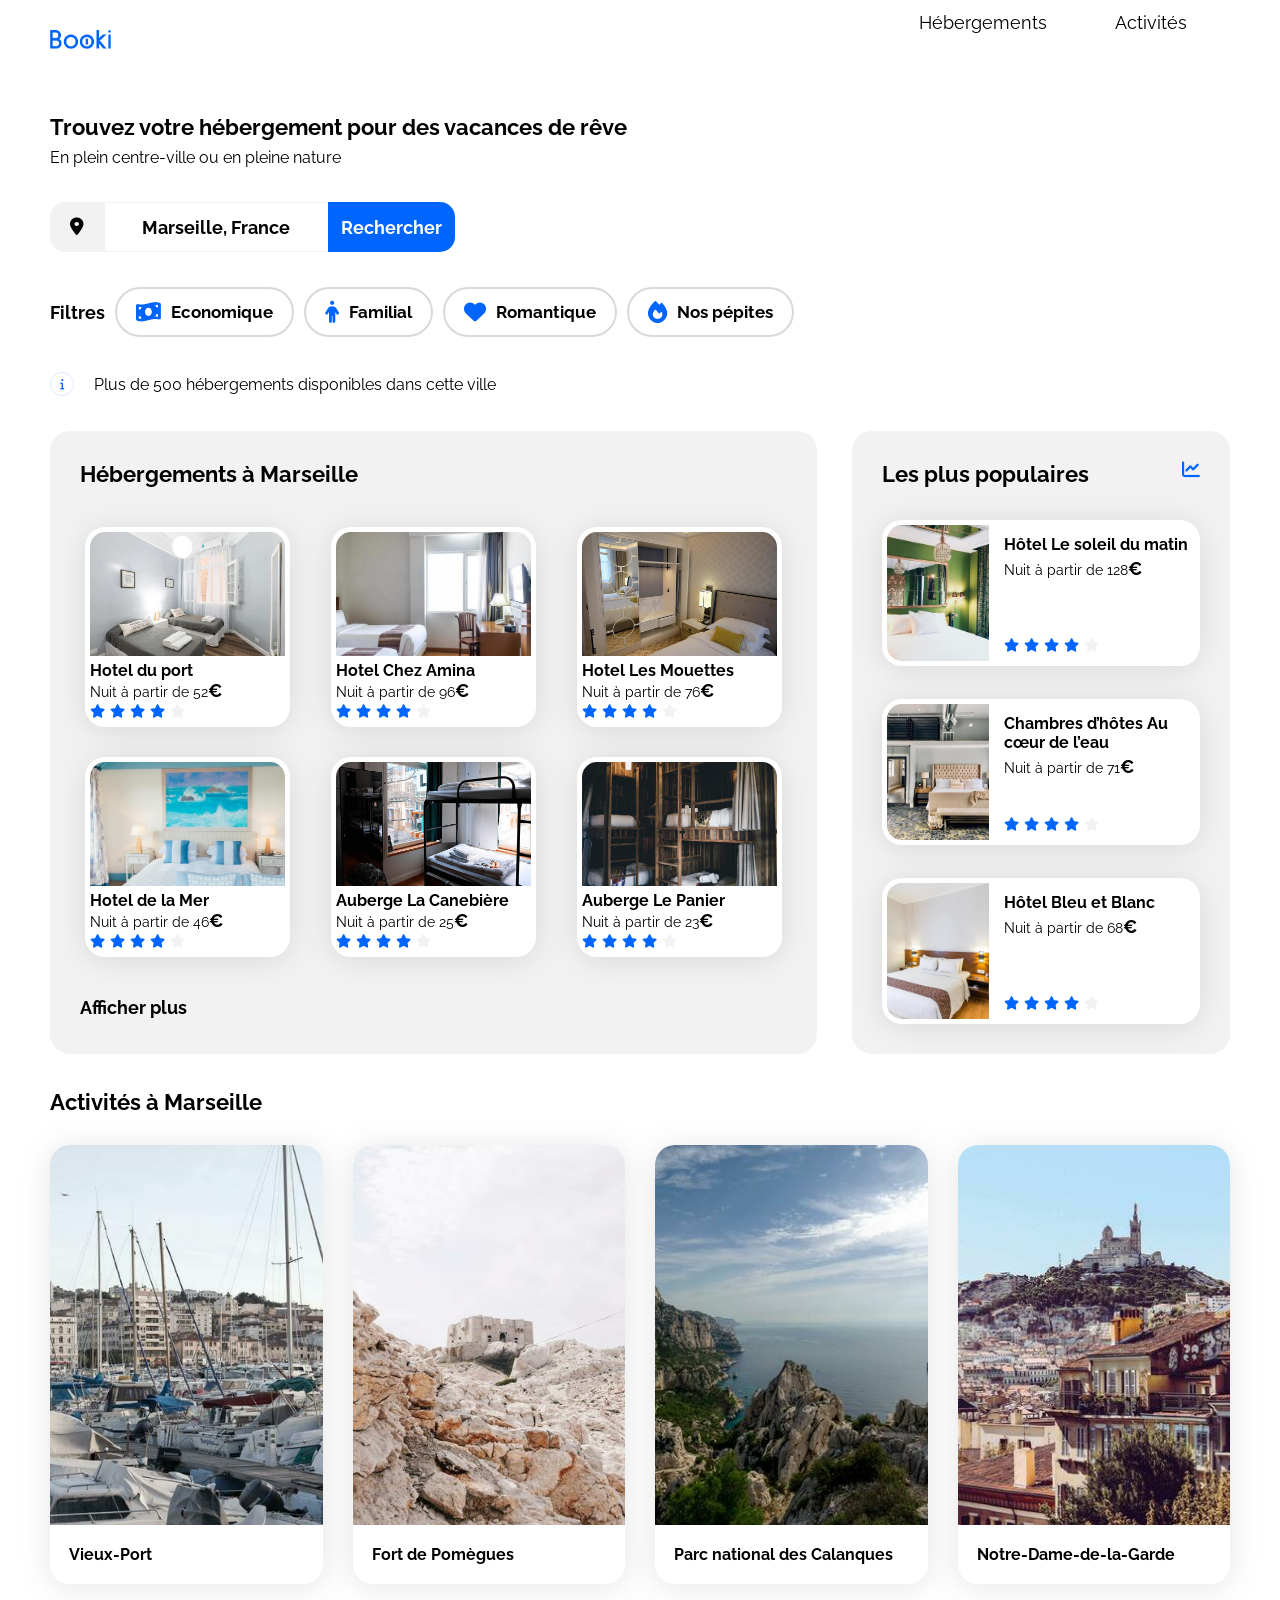
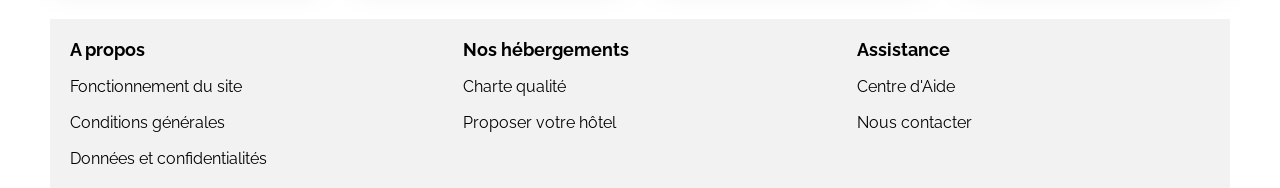
==== commit 978620d8: "fix: fixed activites cards'title" ====
--- a/index.html
+++ b/index.html
@@ -9,7 +9,7 @@
     <link href="https://fonts.googleapis.com/css2?family=Raleway:wght@400;500;700&display=swap" rel="stylesheet">
     <link rel="stylesheet" href="https://cdnjs.cloudflare.com/ajax/libs/font-awesome/6.2.1/css/all.min.css"
         integrity="sha512-MV7K8+y+gLIBoVD59lQIYicR65iaqukzvf/nwasF0nqhPay5w/9lJmVM2hMDcnK1OnMGCdVK+iQrJ7lzPJQd1w=="
-        crossorigin="anonymous" referrerpolicy="no-referrer" />
+        crossorigin="anonymous" referrerpolicy="no-referrer">
     <link rel="stylesheet" href="./css/style.css">
 </head>
 <body>
@@ -182,7 +182,6 @@
                         <p>Afficher plus</p>
                     </div>
                 </section>
-
                 <section class="populaires">
                     <div class="populaires-title">
                         <h2 class="section-title">Les plus populaires</h2>
@@ -251,47 +250,37 @@
             </div>
             <div>
                 <section class="activites">
-                    <div>
-                        <h2 class="section-title" id="activites-marseille">Activités à Marseille</h2>
-                    </div>
+                    <h2 id="activites-marseille">Activités à Marseille</h2>
                     <div class="activites-cards">
                         <a href="#">
                             <article class="card">
-                                <div class="card-content">
-                                    <img src="images/activites/reno-laithienne.jpg" alt="photo-Vieux-port">
-                                    <div class="card-txt">
-                                        <h3>Vieux-Port</h3>
-                                    </div>
-                                </div>
-                            </article>
-                        </a>
-                        <a href="#">
-                            <article class="card">
-                                <div class="card-content">
-                                    <img src="images/activites/paul-hermann.jpg" alt="photo-fort-de-Pomègues">
-                                    <div class="card-txt">
-                                        <h3>Fort de Pomègues</h3>
-                                    </div>
-                                </div>
-                            </article>
-                        </a>
-                        <a href="#">
-                            <article class="card">
-                                <div class="card-content">
-                                    <img src="images/activites/kilyan-sockalingum.jpg" alt="photo-des-Calanques">
-                                    <div class="card-txt">
-                                        <h3>Parc national des Calanques</h3>
-                                    </div>
-                                </div>
-                            </article>
-                        </a>
-                        <a href="#">
-                            <article class="card">
-                                <div class="card-content">
-                                    <img src="images/activites/florian-wehde.jpg" alt="photo-Notre-Dame-de-la-Garde">
-                                    <div class="card-txt">
-                                        <h3>Notre-Dame-de-la-Garde</h3>
-                                    </div>
+                                <img src="images/activites/reno-laithienne.jpg" alt="photo-Vieux-port">
+                                <div class="card-txt">
+                                    <h3>Vieux-Port</h3>
+                                </div>
+                            </article>
+                        </a>
+                        <a href="#">
+                            <article class="card">
+                                <img src="images/activites/paul-hermann.jpg" alt="photo-fort-de-Pomègues">
+                                <div class="card-txt">
+                                    <h3>Fort de Pomègues</h3>
+                                </div>
+                            </article>
+                        </a>
+                        <a href="#">
+                            <article class="card">
+                                <img src="images/activites/kilyan-sockalingum.jpg" alt="photo-des-Calanques">
+                                <div class="card-txt">
+                                    <h3>Parc national des Calanques</h3>
+                                </div>
+                            </article>
+                        </a>
+                        <a href="#">
+                            <article class="card">
+                                <img src="images/activites/florian-wehde.jpg" alt="photo-Notre-Dame-de-la-Garde">
+                                <div class="card-txt">
+                                    <h3>Notre-Dame-de-la-Garde</h3>
                                 </div>
                             </article>
                         </a>
--- a/css/style.css
+++ b/css/style.css
@@ -193,23 +193,23 @@
     display: show;
 }
 
+.filters-container {
+    display:flex;
+    flex-direction: row;
+    align-items: center;
+    gap: 10px;
+}
+
 .filters-container h3 {
     padding-right: 18px;
 }
 
-.filters-container {
-    display:flex;
-    flex-direction: row;
-    align-items: center;
-}
-
-
 .filters-container .filters {
     display: flex;
     flex-direction: row;
     justify-content: center;
     align-content: center;
-    gap: 15px;
+    gap: 10px;
 }
 
 .filters-container .filters button {
@@ -234,7 +234,6 @@
     background-color: var(--filter-bg-color);
 }
 
-
 .info-container {
     display:flex;
     flex-direction: row;
@@ -242,11 +241,18 @@
 }
 
 .info-container .info-circle {
-    align-content: center;
+    display: flex;
+    height: 24px;
+    width: 24px;
+    justify-content: center;
+    align-items: center;
     border: 1px solid var(--filter-bg-color);
     margin-right: 20px;
-    padding: 5px 12px 5px 12px;
     border-radius: 50px;
+}
+
+.info-container .info-circle i {
+    font-size: 11px;
 }
 
 .info-container p {
@@ -260,7 +266,7 @@
     text-decoration: none;
 }
 
-.section-title {
+.activites h2 {
     margin: 0;
     font-size: 22px;
 }
@@ -447,7 +453,7 @@
 }
 
 
-.activite .section-title {
+.activite h2 {
     font-size: 22px;
 }
 
@@ -468,36 +474,28 @@
     flex-direction: column;
     padding: 0px;
     width: 100%;
-}
-
-.activites-cards .card-content {
-    display: flex;
-    height: 439px;
-    flex-direction: column;
-}
-
-.activites-cards img {
-    display: flex;
-    height: 80%;
+    flex: 1;
+}
+
+.activites-cards .card img {
+    display: flex;
+    height: 380px;
     width: auto;
     border-radius: 20px 20px 0px 0px;
 }
 
-.activites-cards .card-txt {
+.activites-cards .card .card-txt {
     display: flex;
     flex-wrap: wrap;
-    height: 20%;
     align-items: center;
-}
-
-.activites-cards h4 {
-    flex-wrap: wrap;
-    justify-self: left;
-    align-items: center;
-    font-size: 16px;
-    padding-left: 19px;
-}
-
+    width: 100%;
+    flex: 1;
+}
+
+.activites-cards .card h3 {
+    font-size: 16px;
+    padding: 20px 19px 20px 19px;
+}
 
 /***Footer***/
 
@@ -577,6 +575,14 @@
 
 .populaires-cards .card-subtitle {
     font-size: 13px;
+}
+
+.activites-cards .card img {
+    height: 200px;
+}
+
+.activites-cards .card h3 {
+    font-size: 16px;
 }
 }
 
@@ -677,6 +683,7 @@
 .filters-container .filters {
     flex-wrap: wrap;
     justify-content: space-between;
+    width: 100%;
 }
 
 .filters-container .filters button {
@@ -723,20 +730,25 @@
     width: 100%;
 }
 
-.activites-cards a {
-    width: 100%;
-}
-
-.activites-cards {
-    display:flex;
-    flex-direction: column;
-    gap: 15px;
-}
-
 .activites {
     padding: 0px 30px 0px 30px;
 }
 
+.activites-cards {
+    display:flex;
+    flex-direction: column;
+    gap: 15px;
+}
+
+.activites-cards a {
+    width: 100%;
+}
+
+.activites-cards h3 {
+    width: 100%;
+}
+
+
 
 .article {
     display: flex;
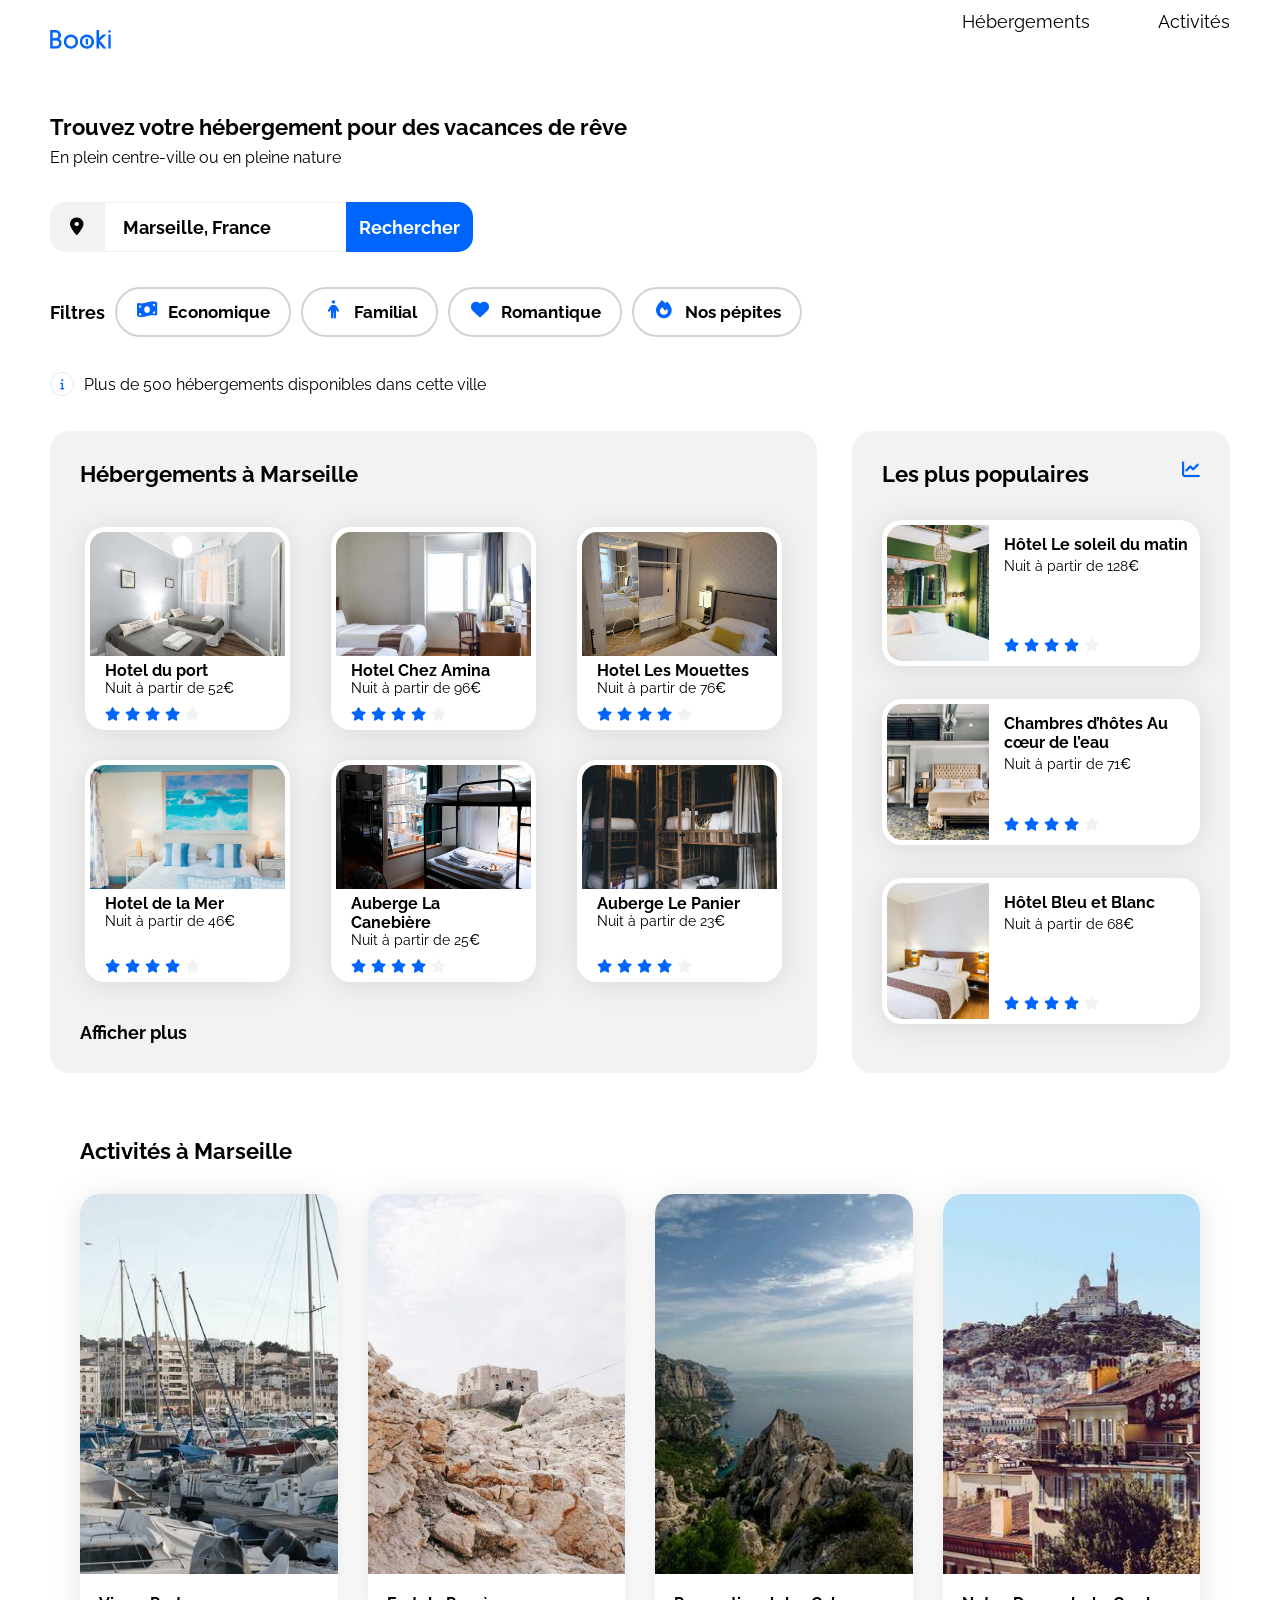
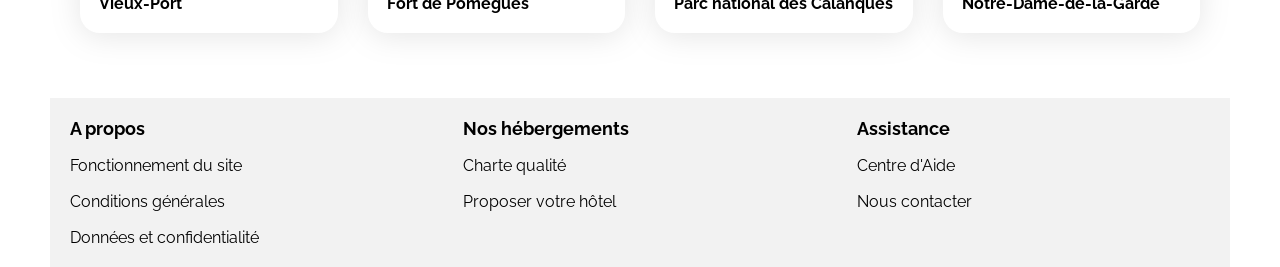
==== commit 4ba251c7: "fix: fixed remaining little issues" ====
--- a/index.html
+++ b/index.html
@@ -295,7 +295,7 @@
                         <ul>
                                 <li><a href="">Fonctionnement du site</a></li>
                                 <li><a href="">Conditions générales</a></li>
-                                <li><a href="">Données et confidentialités</a></li>
+                                <li><a href="">Données et confidentialité</a></li>
                         </ul>
                     </article>
                     <article class="article">
--- a/css/style.css
+++ b/css/style.css
@@ -54,21 +54,20 @@
 }
 
 .logo-container img {
-    height: auto;
+    height: 19px;
     width: 61.09px;
 }
 
 header nav {
     display: flex;
     flex-direction: row;
-    width: 30%;
 }
 
 header nav ul {
     display: flex;
     width: 100%;
     gap: 68px;
-    justify-content: center;
+    justify-content: right;
 }
 
 header nav ul li {
@@ -76,8 +75,8 @@
     list-style: none;
     font-size: 16px;
     padding: 9px 0px 0px 0px;
-    border-top: 3px solid white;
-    border-bottom: 3px solid white;
+    border-top: 2px solid white;
+    border-bottom: 2px solid white;
 }
 
 header nav ul li:hover {
@@ -126,6 +125,8 @@
 
 .hero label i {
     color: black;
+    height: 18px;
+    width: 14px;
 }
 
 .hero i {
@@ -147,14 +148,11 @@
     border:var(--main-bg-color);
 }
 
-form label i {
-    color:black;
-}
-
 form input {
     font-weight: bold;
     font-size: 18px;
-    text-align: center;
+    padding-left: 18px;
+    width: fit-content;
     align-content: center;
     border-top: 1px solid var(--main-bg-color);
     border-right: 1px solid white;
@@ -196,6 +194,7 @@
 .filters-container {
     display:flex;
     flex-direction: row;
+    flex-wrap: wrap;
     align-items: center;
     gap: 10px;
 }
@@ -217,17 +216,19 @@
     flex-direction: row;
     font-size: 17px;
     font-weight: bold;
-    height:50px;
+    height: 50px;
     padding: 4px 19px 4px 19px;
     background-color:white;
-    border: 2px solid #D9D9D9;
-    border-radius:50px;
+    border: 2px solid lightgray;
+    border-radius: 50px;
     align-items: center;
     gap: 10px;
+    white-space: nowrap;
 }
 
 .filters button i {
-    font-size: 22px
+    height: 22px;
+    width: 22px;
 }
 
 .filters button:hover{
@@ -238,6 +239,7 @@
     display:flex;
     flex-direction: row;
     align-items: center;
+    gap: 10px;
 }
 
 .info-container .info-circle {
@@ -247,7 +249,6 @@
     justify-content: center;
     align-items: center;
     border: 1px solid var(--filter-bg-color);
-    margin-right: 20px;
     border-radius: 50px;
 }
 
@@ -287,7 +288,8 @@
 }
 
 .euro {
-    font-weight: 700;
+    font-weight: 500;
+    font-size: 14px;
 }
 
 .neutral-star {
@@ -321,8 +323,8 @@
     display:flex;
     flex-direction: column;
     width:65%;
-}
-
+    gap: 30px;
+}
 
 .hebergements-cards {
     display: flex;
@@ -357,6 +359,8 @@
     flex-direction: column;
     flex:1;
     justify-content: space-between;
+    padding: 0px 15px 0px 15px;
+    gap: 8px;
 }
 
 .hebergements-cards .card-title {
@@ -371,11 +375,6 @@
 
 .hebergements-cards .card-txt p {
     font-size: 14px;
-}
-
-.hebergements-cards .card-rating {
-    height: auto;
-    width: auto;
 }
 
 .afficher-plus {
@@ -401,6 +400,10 @@
     justify-content: space-between;
     align-items: center;
     font-size: 22px;
+}
+
+.populaires-cards a {
+    flex: 1;
 }
 
 .populaires-cards .card {
@@ -449,6 +452,7 @@
     display: flex;
     flex-direction: column;
     justify-content: center;
+    padding: 30px;
     gap: 30px;
 }
 
@@ -540,50 +544,51 @@
 /* Medium devices (tablets, less/equal than 1024px) */
 @media (max-width: 1024px) {
 
-.main-container {
-    max-width: 1024px;
-}
-
-.filters-container {
-    flex-direction: column;
-    align-items: flex-start;
-    gap: 10px;
-}
-
-.hebergements-and-populaires {
-    flex-direction: column;
-}
-
-.hebergements {
-    width: 100%;
-}
-
-.populaires {
-    width: 100%;
-    margin-top: 50px;
-}
-
-.populaires-cards {
-    display: flex;
-    flex-direction: row;
-    justify-content: space-between;
-}
-
-.populaires-cards a {
-    width: 30%;
-}
-
-.populaires-cards .card-subtitle {
-    font-size: 13px;
-}
-
-.activites-cards .card img {
-    height: 200px;
-}
-
-.activites-cards .card h3 {
-    font-size: 16px;
-}
+    .main-container {
+        max-width: 1024px;
+    }
+
+    .filters-container {
+        flex-direction: column;
+        align-items: flex-start;
+        gap: 10px;
+    }
+
+    .hebergements-and-populaires {
+        flex-direction: column;
+    }
+
+    .hebergements {
+        width: 100%;
+    }
+
+    .populaires {
+        width: 100%;
+        margin-top: 50px;
+    }
+
+    .populaires-cards {
+        display: flex;
+        flex-direction: row;
+        justify-content: space-between;
+        gap: 20px;
+    }
+
+    .populaires-cards a {
+        width: 30%;
+    }
+
+    .populaires-cards .card-subtitle {
+        font-size: 13px;
+    }
+
+    .activites-cards .card img {
+        height: 200px;
+    }
+
+    .activites-cards .card h3 {
+        font-size: 16px;
+    }
 }
 
 
@@ -592,172 +597,176 @@
     /* ... */
 
 
-.main-container {
-    max-width: 768px;
-    padding: 0px;
-}
-
-header {
-    display: flex;
-    flex-direction: column;
-    justify-content: center;
-}
-
-.logo-container {
-    justify-content: center;
-    padding: 30px;
-}
-
-header {
-    flex-direction: column;
-}
-
-header nav {
-    display: flex;
-    width: 100%;
-    justify-content: center;
-}
-
-header nav ul {
-    display: flex;
-    flex-direction: row;
-    justify-content: center;
-    gap: 0px;
-}
-
-header nav ul li {
-    display: flex;
-    width: 50%;
-    justify-content: center;
-    padding: 0px 0px 15px 0px;
-    border-bottom: 2px solid white;
-}
-
-header nav ul li a {
-    display: flex;
-    width: 100%;
-    justify-content: center;
-}
-
-header nav ul li:hover {
-    border-top: 2px solid white;
-    border-bottom: 2px solid var(--main-color);
-    color:var(--main-color);
-}
-
-.hero {
-    padding: 0px 20px 0px 20px;
-}
-
-form {
-    width: 100%;
-}
-
-form input {
-    width: 100%;
-}
-
-form label i {
-    color:black;
-}
-
-.search {
-    height: 49px;
-    width: 49px;
-    border-radius: 15px;
-    border: 1px;
-    padding: 15px 16px 15px 16px;
-    box-shadow: 0px 4px 4px 0px rgba(0.5, 0.5, 0.5, 0.14);
-}
-
-.search i {
-    color: var(--main-bg-color);
-    justify-content: center;
-    display: block;
-}
-
-.search span {
-    display: none;
-}
-
-.filters-container .filters {
-    flex-wrap: wrap;
-    justify-content: space-between;
-    width: 100%;
-}
-
-.filters-container .filters button {
-    font-size: 14px;
-    width: 48%;
-}
-
-.hebergements-and-populaires {
-    flex-direction: column-reverse;
-}
-
-.hebergements-and-populaires section {
-    margin: 0px;
-}
-
-.hebergements-and-populaires .hebergements {
-    background-color: white;
-    border-radius: 0px;
-    box-sizing: border-box;
-}
-
-.hebergements-and-populaires .populaires {
-    border-radius: 0px;
-}
-
-.hebergement-cards {
-    flex-direction: column;
-}
-
-.hebergements-cards a {
-    width: 100%;
-}
-
-.populaires-cards {
-    flex-direction: column;
-    padding: 5px;
-}
-
-.populaires-cards img {
-    border-radius: 15px 0px 0px 15px;
-}
-
-.populaires-cards a {
-    width: 100%;
-}
-
-.activites {
-    padding: 0px 30px 0px 30px;
-}
-
-.activites-cards {
-    display:flex;
-    flex-direction: column;
-    gap: 15px;
-}
-
-.activites-cards a {
-    width: 100%;
-}
-
-.activites-cards h3 {
-    width: 100%;
-}
-
-
-
-.article {
-    display: flex;
-    width: 100%;
-}
-
-.articles-container {
-    display: flex;
-    flex-direction: column;
-    width: 100%;
-}
-}
+    .main-container {
+        max-width: 768px;
+        padding: 0px;
+    }
+
+    header {
+        display: flex;
+        flex-direction: column;
+        justify-content: center;
+    }
+
+    .logo-container {
+        justify-content: center;
+        padding: 30px;
+    }
+
+    header {
+        flex-direction: column;
+    }
+
+    header nav {
+        display: flex;
+        width: 100%;
+        justify-content: center;
+    }
+
+    header nav ul {
+        display: flex;
+        flex-direction: row;
+        justify-content: center;
+        gap: 0px;
+    }
+
+    header nav ul li {
+        display: flex;
+        width: 50%;
+        justify-content: center;
+        padding: 0px 0px 15px 0px;
+        border-bottom: 2px solid white;
+    }
+
+    header nav ul li a {
+        display: flex;
+        width: 100%;
+        justify-content: center;
+    }
+
+    header nav ul li:hover {
+        border-top: 2px solid white;
+        border-bottom: 2px solid var(--main-color);
+        color:var(--main-color);
+    }
+
+    .hero {
+        padding: 0px 20px 0px 20px;
+    }
+
+    form {
+        width: 100%;
+    }
+
+    form input {
+        width: 100%;
+    }
+
+    form label i {
+        color: black;
+    }
+
+    .search {
+        height: 49px;
+        width: 49px;
+        border-radius: 15px;
+        border: 1px;
+        padding: 15px 16px 15px 16px;
+        box-shadow: 0px 3px 3px 0px rgba(0, 0, 0, 0.3);
+    }
+
+    .search i {
+        color: var(--main-bg-color);
+        justify-content: center;
+        display: block;
+    }
+
+    .search span {
+        display: none;
+    }
+
+    .filters-container .filters {
+        flex-wrap: wrap;
+        justify-content: space-between;
+        width: 100%;
+    }
+
+    .filters-container .filters button {
+        font-size: 14px;
+        width: 48%;
+    }
+
+    .hebergements-and-populaires {
+        flex-direction: column-reverse;
+    }
+
+    .hebergements-and-populaires section {
+        margin: 0px;
+    }
+
+    .hebergements-and-populaires .hebergements {
+        background-color: white;
+        border-radius: 0px;
+        box-sizing: border-box;
+        gap: 30px;
+    }
+
+    .hebergements-and-populaires .populaires {
+        border-radius: 0px;
+    }
+
+    .hebergement-cards {
+        flex-direction: column;
+    }
+
+    .hebergements-cards a {
+        width: 100%;
+    }
+
+    .hebergement-cards {
+        height: 81px;
+        width: 12px;
+    }
+
+    .populaires-cards {
+        flex-direction: column;
+        padding: 5px;
+    }
+
+    .populaires-cards img {
+        border-radius: 15px 0px 0px 15px;
+    }
+
+    .populaires-cards a {
+        width: 100%;
+    }
+
+    .activites {
+        padding: 0px 30px 0px 30px;
+    }
+
+    .activites-cards {
+        display:flex;
+        flex-direction: column;
+        gap: 15px;
+    }
+
+    .activites-cards a {
+        width: 100%;
+    }
+
+    .activites-cards h3 {
+        width: 100%;
+    }
+
+    .article {
+        display: flex;
+        width: 100%;
+    }
+
+    .articles-container {
+        display: flex;
+        flex-direction: column;
+        width: 100%;
+    }
+}
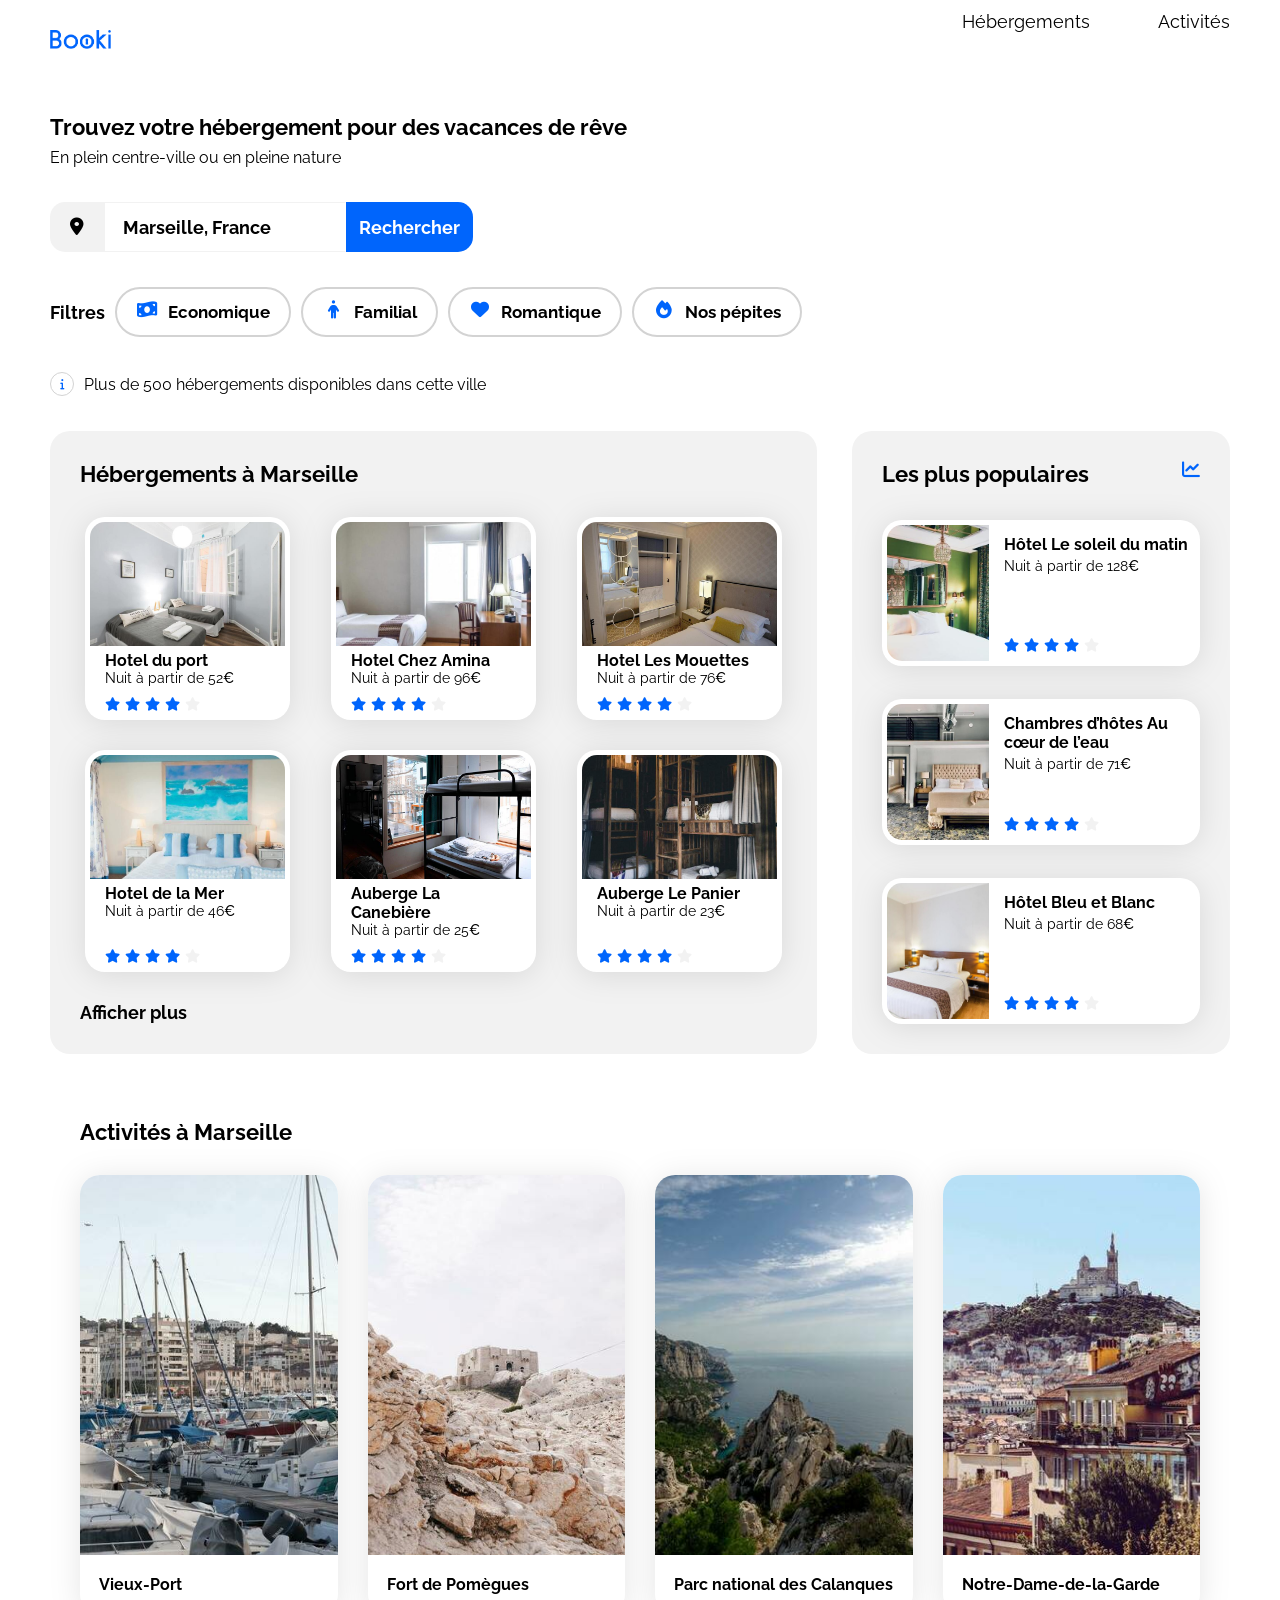
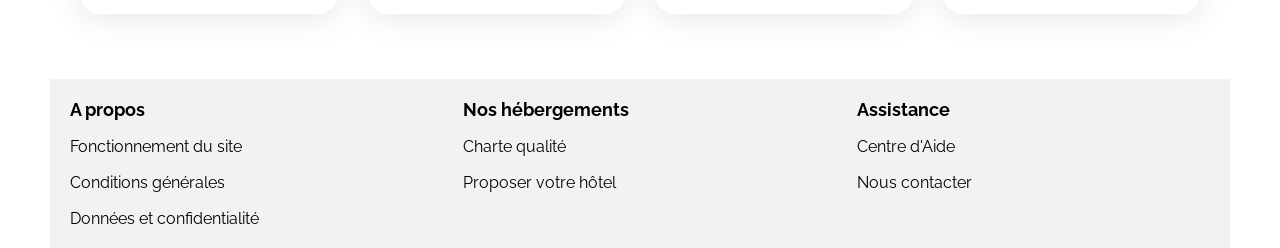
==== commit 72cc1f2e: "feat: improved the nav and Afficher Plus container" ====
--- a/index.html
+++ b/index.html
@@ -19,10 +19,10 @@
                 <img src="images/logo/Booki.png" alt="booki">
             </div>
             <nav>
-                    <ul>
-                        <li><a href="#hebergements-marseille">Hébergements</a></li>
-                        <li><a href="#activites-marseille">Activités</a></li>
-                    </ul>
+                <ul>
+                    <li><a href="#hebergements-marseille">Hébergements</a></li>
+                    <li><a href="#activites-marseille">Activités</a></li>
+                </ul>
             </nav>
         </header>
         <main>
@@ -179,7 +179,7 @@
                         </a>
                     </div>
                     <div class="afficher-plus">
-                        <p>Afficher plus</p>
+                        <a href="">Afficher plus</a>
                     </div>
                 </section>
                 <section class="populaires">
--- a/css/style.css
+++ b/css/style.css
@@ -74,12 +74,15 @@
     display: flex;
     list-style: none;
     font-size: 16px;
+}
+
+header nav ul li a {
     padding: 9px 0px 0px 0px;
     border-top: 2px solid white;
     border-bottom: 2px solid white;
 }
 
-header nav ul li:hover {
+header nav ul li a:hover {
     border-top: 2px solid var(--main-color);
     border-bottom: 2px solid white;
     color:var(--main-color);
@@ -188,7 +191,7 @@
 }
 
 .search span {
-    display: show;
+    display: inline;
 }
 
 .filters-container {
@@ -224,6 +227,7 @@
     align-items: center;
     gap: 10px;
     white-space: nowrap;
+    cursor: pointer;
 }
 
 .filters button i {
@@ -248,7 +252,7 @@
     width: 24px;
     justify-content: center;
     align-items: center;
-    border: 1px solid var(--filter-bg-color);
+    border: 1px solid lightgrey;
     border-radius: 50px;
 }
 
@@ -310,7 +314,6 @@
     border-radius: 20px;
     padding: 30px;
     box-sizing: border-box;
-    gap: 40px;
 }
 
 .hebergements-and-populaires .section-title {
@@ -553,6 +556,11 @@
         align-items: flex-start;
         gap: 10px;
     }
+
+    .filters-container .filters button {
+        font-size: 16px;
+    }
+
 
     .hebergements-and-populaires {
         flex-direction: column;
@@ -634,17 +642,17 @@
         display: flex;
         width: 50%;
         justify-content: center;
-        padding: 0px 0px 15px 0px;
-        border-bottom: 2px solid white;
     }
 
     header nav ul li a {
         display: flex;
         width: 100%;
         justify-content: center;
-    }
-
-    header nav ul li:hover {
+        padding: 0px 0px 15px 0px;
+        border-bottom: 2px solid var(--main-bg-color);
+    }
+
+    header nav ul li a:hover {
         border-top: 2px solid white;
         border-bottom: 2px solid var(--main-color);
         color:var(--main-color);
